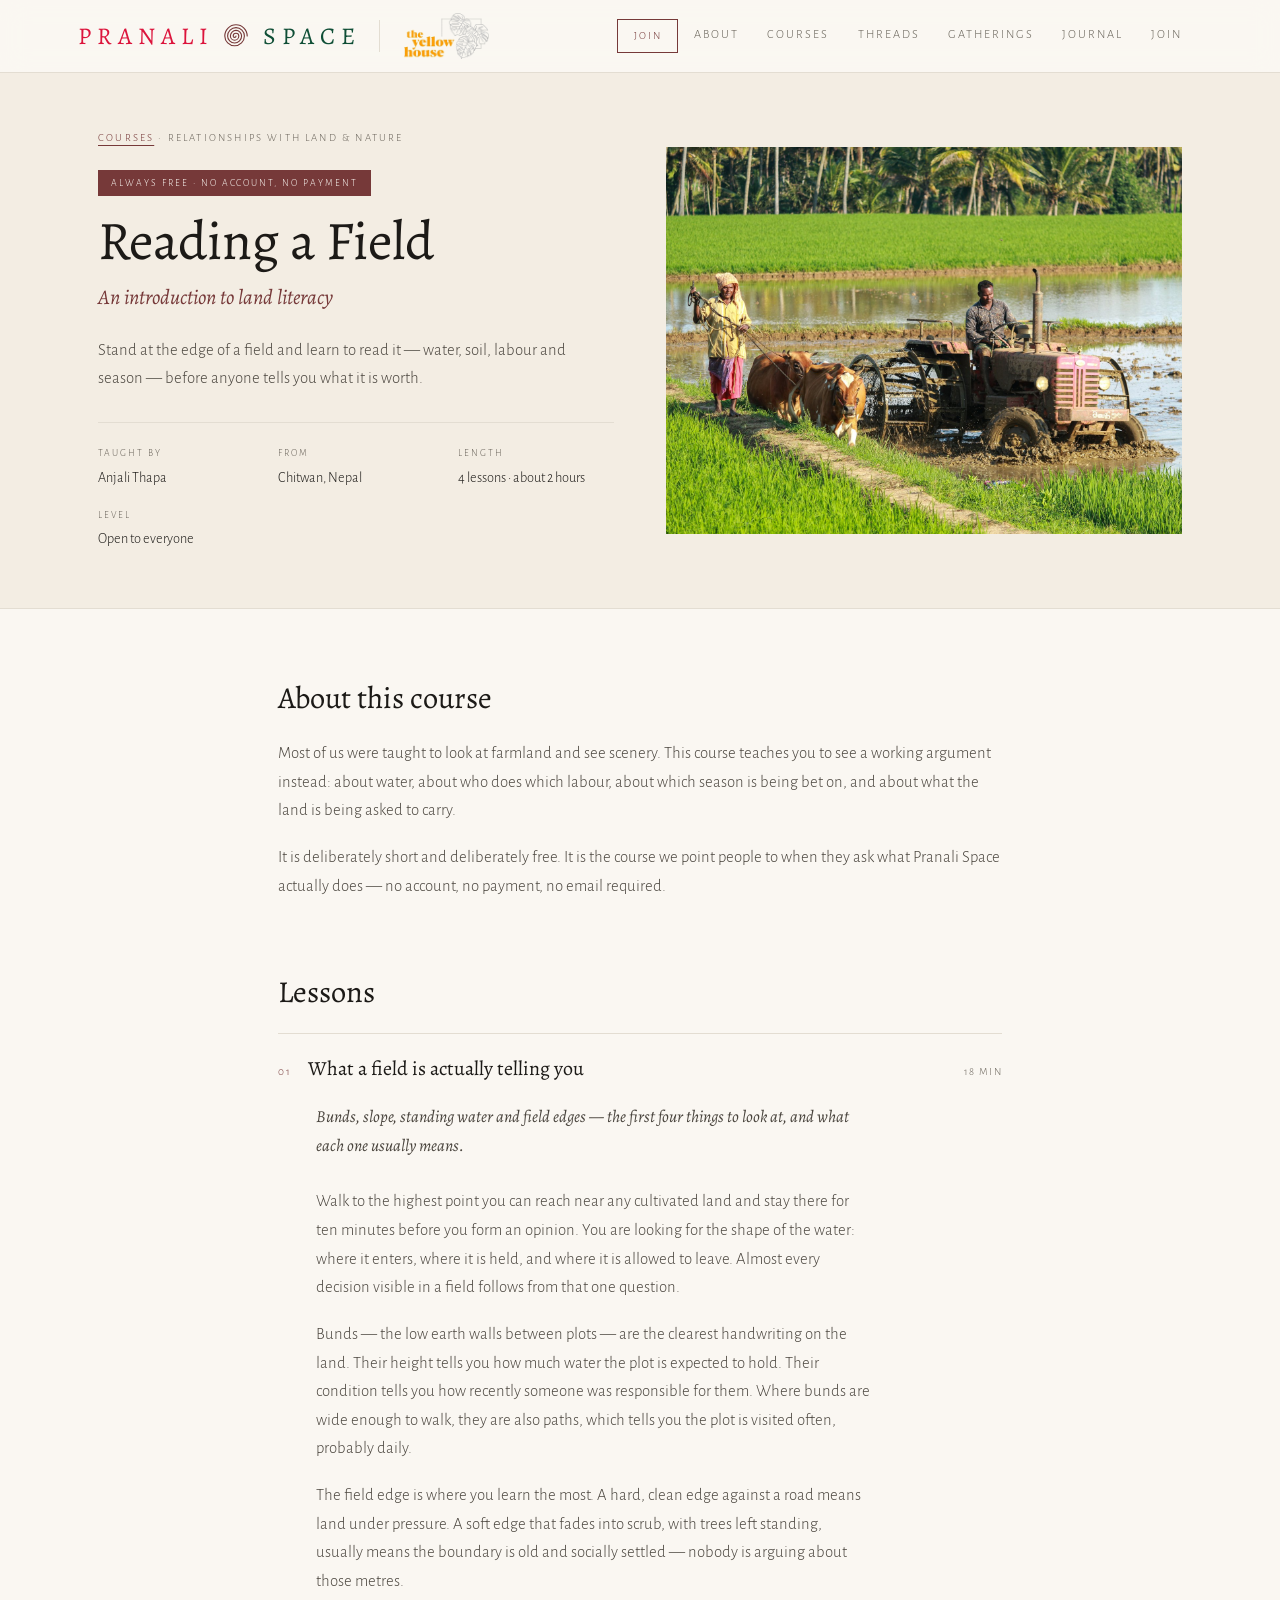
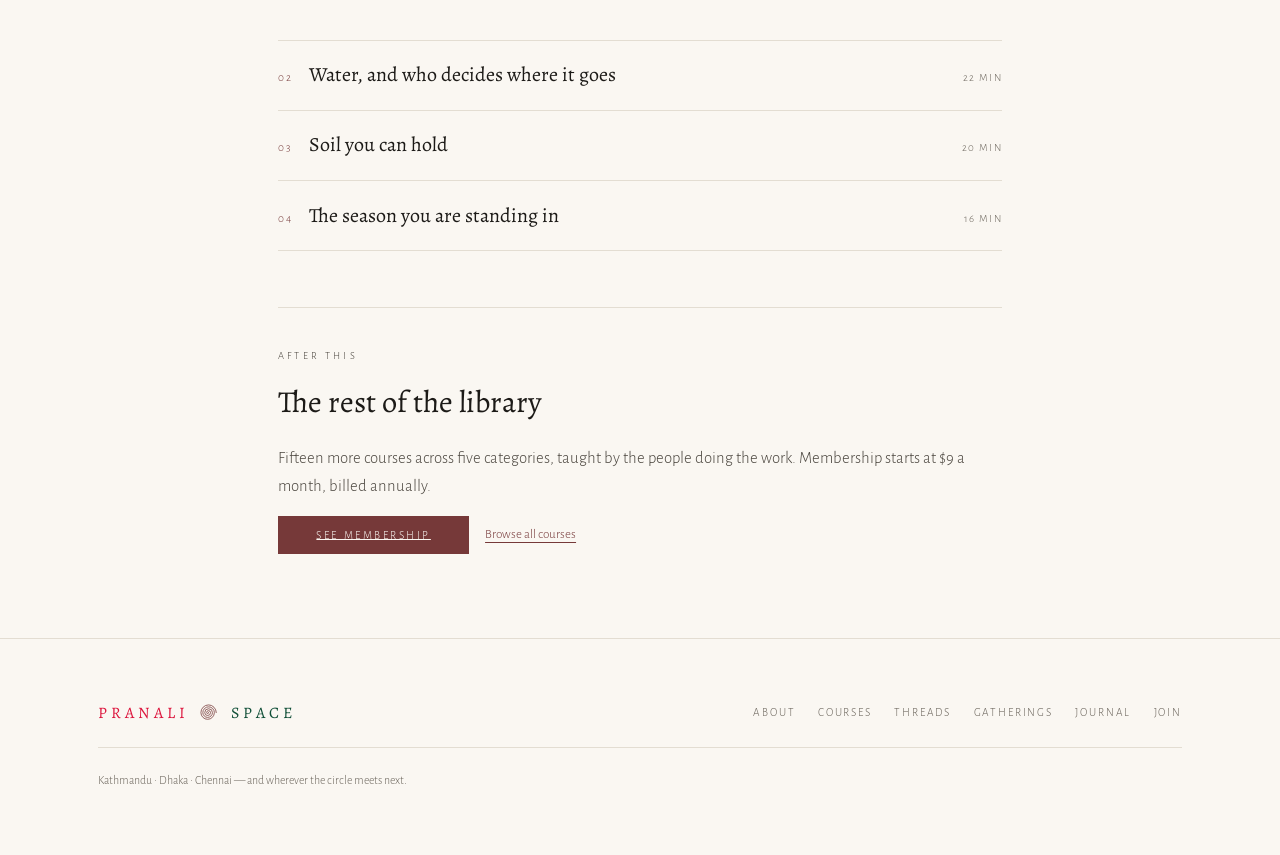
==== course.html @ 5e727930 "first commit Front end for Pranali Space — static HTML, CSS and JS, no build step.  - Home: five Pan" ====
<!DOCTYPE html>
<html lang="en">
<head>
<meta charset="utf-8" />
<meta name="viewport" content="width=device-width, initial-scale=1" />
<title>Course — Pranali Space</title>
<meta name="description" content="A course at Pranali Space." />
<link rel="icon" href="data:image/svg+xml,%3Csvg xmlns='http://www.w3.org/2000/svg' viewBox='0 0 100 100'%3E%3Cpath d='M 50 50 A 5 5 0 0 1 40 50 A 10 10 0 0 1 60 50 A 15 15 0 0 1 30 50 A 20 20 0 0 1 70 50 A 25 25 0 0 1 20 50 A 30 30 0 0 1 80 50 A 35 35 0 0 1 10 50 A 40 40 0 0 1 90 50' fill='none' stroke='%23763939' stroke-width='7' stroke-linecap='round'/%3E%3C/svg%3E" />
<link rel="preconnect" href="https://fonts.googleapis.com" />
<link rel="preconnect" href="https://fonts.gstatic.com" crossorigin />
<link href="https://fonts.googleapis.com/css2?family=Alegreya:ital,wght@0,400;0,500;0,700;1,400;1,500&family=Alegreya+Sans:ital,wght@0,300;0,400;0,500;0,700;1,300;1,400&display=swap" rel="stylesheet" />
<link rel="stylesheet" href="css/styles.css" />
<link rel="stylesheet" href="css/pages.css" />
</head>
<body class="page-course">

<a class="skip-link" href="#courseRoot">Skip to content</a>

<!-- ============================ HEADER ============================ -->
<header class="site-header" id="top">
  <div class="shell header__inner">
    <div class="header__brand">
      <a class="logo" href="index.html" aria-label="Pranali Space — home">
        <span class="logo__word logo__word--pranali">Pranali</span>
        <span class="logo__mark" aria-hidden="true">
          <svg viewBox="0 0 100 100" class="logo__spiral">
            <path d="M 50 50 A 5 5 0 0 1 40 50 A 10 10 0 0 1 60 50 A 15 15 0 0 1 30 50 A 20 20 0 0 1 70 50 A 25 25 0 0 1 20 50 A 30 30 0 0 1 80 50 A 35 35 0 0 1 10 50 A 40 40 0 0 1 90 50"
                  fill="none" stroke="#763939" stroke-width="4" stroke-linecap="round"></path>
          </svg>
        </span>
        <span class="logo__word logo__word--space">Space</span>
      </a>

      <span class="header__partner-divider" aria-hidden="true"></span>

      <a class="partner-logo" href="#" aria-label="The Yellow House">
        <img src="images/yellow-house-logo.png" alt="The Yellow House" />
      </a>
    </div>

    <div class="header__member" id="memberBadge"></div>

    <button class="nav-toggle" id="navToggle" aria-expanded="false" aria-controls="siteNav">
      <span class="nav-toggle__bars" aria-hidden="true"><i></i><i></i></span>
      <span class="nav-toggle__label">Menu</span>
    </button>

    <nav class="site-nav" id="siteNav" aria-label="Primary">
      <a href="index.html#intro">About</a>
      <a href="courses.html">Courses</a>
      <a href="index.html#threads">Threads</a>
      <a href="index.html#gatherings">Gatherings</a>
      <a href="index.html#journal">Journal</a>
      <a href="index.html#join">Join</a>
    </nav>
  </div>
</header>

<main id="courseRoot"><!-- rendered by js/course.js --></main>

<!-- =========================== FOOTER =========================== -->
<footer class="site-footer">
  <div class="shell footer__inner">
    <a class="logo logo--small" href="index.html" aria-label="Pranali Space — home">
      <span class="logo__word logo__word--pranali">Pranali</span>
      <span class="logo__mark" aria-hidden="true">
        <svg viewBox="0 0 100 100" class="logo__spiral">
          <path d="M 50 50 A 5 5 0 0 1 40 50 A 10 10 0 0 1 60 50 A 15 15 0 0 1 30 50 A 20 20 0 0 1 70 50 A 25 25 0 0 1 20 50 A 30 30 0 0 1 80 50 A 35 35 0 0 1 10 50 A 40 40 0 0 1 90 50"
                fill="none" stroke="#763939" stroke-width="4" stroke-linecap="round"></path>
        </svg>
      </span>
      <span class="logo__word logo__word--space">Space</span>
    </a>

    <nav class="footer__nav" aria-label="Footer">
      <a href="index.html#intro">About</a>
      <a href="courses.html">Courses</a>
      <a href="index.html#threads">Threads</a>
      <a href="index.html#gatherings">Gatherings</a>
      <a href="index.html#journal">Journal</a>
      <a href="index.html#join">Join</a>
    </nav>

    <p class="footer__note">Kathmandu · Dhaka · Chennai — and wherever the circle meets next.</p>
  </div>
</footer>

<script src="js/data.js"></script>
<script src="js/auth.js"></script>
<script src="js/site.js"></script>
<script src="js/course.js"></script>
</body>
</html>
---- css/styles.css ----
/* ==========================================================================
   Pranali Space — frontend v1
   Plain CSS. Custom properties drive the per-element theming from js/main.js.
   ========================================================================== */

:root {
  /* paper & ink */
  --paper:        #faf7f2;
  --paper-warm:   #f3ede3;
  --ink:          #1c1a17;
  --ink-soft:     #4a453e;
  --muted:        #6b655c;
  --rule:         #e3ddd2;

  /* brand constants */
  --crimson:      #dc143c;
  --forest:       #0f4e36;
  --spiral:       #763939;

  /* element accent — rewritten by JS on selection */
  --accent:       #763939;
  --accent-soft:  #f0e7e2;

  /* type */
  --serif: "Alegreya", "Iowan Old Style", Georgia, serif;
  --sans:  "Alegreya Sans", system-ui, -apple-system, "Segoe UI", sans-serif;

  /* rhythm */
  --shell:   1180px;
  --gutter:  clamp(1.1rem, 4vw, 3rem);
  --section: clamp(4.5rem, 10vw, 9rem);

  --ease: cubic-bezier(0.22, 0.61, 0.36, 1);

  /* measured by js/main.js so the stage centres below the header + chooser */
  --header-h: 72px;
  --chooser-h: 140px;

  /* how far below the header the five sit on the opening screen */
  --chooser-top: clamp(1.25rem, 18vh, 9rem);
}

* { box-sizing: border-box; }

html {
  /* `clip`, not `hidden`: hidden would turn the body into a scroll container
     and ScrollTrigger would measure the stage against the wrong scroller.
     CSS `scroll-behavior: smooth` is deliberately absent — it fights
     ScrollTrigger.refresh(); anchor scrolling is handled in js/main.js. */
  overflow-x: clip;
}

body {
  margin: 0;
  background: var(--paper);
  color: var(--ink);
  font-family: var(--sans);
  font-weight: 300;
  font-size: clamp(0.95rem, 0.9rem + 0.25vw, 1.05rem);
  line-height: 1.7;
  -webkit-font-smoothing: antialiased;
}

h1, h2, h3 { font-family: var(--serif); font-weight: 400; line-height: 1.12; margin: 0; }
p { margin: 0 0 1.1em; }
a { color: inherit; }
img { max-width: 100%; display: block; }

.shell {
  width: 100%;
  max-width: var(--shell);
  margin-inline: auto;
  padding-inline: var(--gutter);
}

.skip-link {
  /* clipped rather than pushed off-canvas, so it can't widen the page */
  position: absolute; left: 0; top: 0; z-index: 100;
  clip-path: inset(50%);
  background: var(--ink); color: var(--paper);
  padding: 0.6rem 1rem; font-size: 0.8rem;
}
.skip-link:focus { clip-path: none; }

:focus-visible {
  outline: 2px solid var(--accent);
  outline-offset: 3px;
}

/* ==========================================================================
   Header + logo
   ========================================================================== */

.site-header {
  position: sticky;
  top: 0;
  z-index: 50;
  background: color-mix(in srgb, var(--paper) 88%, transparent);
  backdrop-filter: blur(14px) saturate(120%);
  -webkit-backdrop-filter: blur(14px) saturate(120%);
  border-bottom: 1px solid var(--rule);
}

.header__inner {
  display: flex;
  align-items: center;
  gap: 1rem;
  min-height: 72px;
}

/* explicit order so the brand stays left and the rest gathers right,
   whichever of these a given page happens to include */
.header__brand          { order: 1; margin-right: auto; }
.elements__row--mini    { order: 2; }
.header__member         { order: 3; }
.nav-toggle             { order: 4; }
.site-nav               { order: 5; }

.logo {
  display: flex;
  align-items: center;
  gap: clamp(0.5rem, 1.6vw, 0.85rem);
  text-decoration: none;
  flex-shrink: 0;
}

/* the two logos as one group — pulled toward the edge a little further than
   the shell's own padding, so there's room for the partner mark beside it */
.header__brand {
  display: flex;
  align-items: center;
  gap: clamp(0.75rem, 2.2vw, 1.5rem);
  margin-left: clamp(-1.25rem, -2.4vw, -0.4rem);
  min-width: 0;
}

.header__partner-divider {
  width: 1px;
  height: clamp(1.4rem, 4vw, 2rem);
  background: var(--rule);
  flex-shrink: 0;
}

.partner-logo {
  display: flex;
  align-items: center;
  flex-shrink: 0;
}
.partner-logo img {
  height: clamp(2.1rem, 6vw, 2.9rem);
  width: auto;
  display: block;
}

@media (max-width: 560px) {
  /* the partner mark is the first thing to give up room on a small phone */
  .header__partner-divider,
  .partner-logo { display: none; }
  .header__brand { margin-left: 0; }
}

.logo__word {
  font-family: var(--serif);
  font-weight: 300;
  text-transform: uppercase;
  letter-spacing: 0.25em;
  font-size: clamp(1.05rem, 0.75rem + 1.3vw, 1.5rem);
  line-height: 1;
  /* the trailing letter-space shouldn't push the mark off-centre */
  margin-right: -0.25em;
}
.logo__word--pranali { color: var(--crimson); }
.logo__word--space   { color: var(--forest); }

.logo__mark {
  position: relative;
  display: flex;
  align-items: center;
  justify-content: center;
  flex-shrink: 0;
  width: clamp(1.25rem, 0.9rem + 1.4vw, 1.75rem);
  height: clamp(1.25rem, 0.9rem + 1.4vw, 1.75rem);
}
.logo__spiral {
  width: 100%;
  height: 100%;
  animation: spin-slow 24s linear infinite;
  transform-origin: 50% 50%;
}
@keyframes spin-slow { to { transform: rotate(360deg); } }

.logo--small .logo__word { font-size: 1rem; }
.logo--small .logo__mark { width: 1.2rem; height: 1.2rem; }

/* nav */
.site-nav {
  display: flex;
  gap: clamp(1rem, 2.2vw, 2rem);
  font-size: 0.78rem;
  text-transform: uppercase;
  letter-spacing: 0.16em;
}
.site-nav a {
  text-decoration: none;
  color: var(--muted);
  padding-bottom: 2px;
  border-bottom: 1px solid transparent;
  transition: color 0.25s var(--ease), border-color 0.25s var(--ease);
}
.site-nav a:hover { color: var(--accent); border-bottom-color: var(--accent); }
.site-nav a[aria-current="page"] { color: var(--ink); border-bottom-color: var(--accent); }

.nav-toggle {
  display: none;
  align-items: center;
  gap: 0.5rem;
  background: none;
  border: 0;
  padding: 0.4rem 0;
  cursor: pointer;
  font-family: var(--sans);
  font-size: 0.7rem;
  text-transform: uppercase;
  letter-spacing: 0.18em;
  color: var(--muted);
}
.nav-toggle__bars { display: inline-flex; flex-direction: column; gap: 4px; width: 18px; }
.nav-toggle__bars i { height: 1px; background: currentColor; transition: transform 0.3s var(--ease); }
.nav-toggle[aria-expanded="true"] .nav-toggle__bars i:first-child { transform: translateY(2.5px) rotate(12deg); }
.nav-toggle[aria-expanded="true"] .nav-toggle__bars i:last-child  { transform: translateY(-2.5px) rotate(-12deg); }

@media (max-width: 820px) {
  .nav-toggle { display: inline-flex; }
  .site-nav {
    position: absolute;
    left: 0; right: 0; top: 100%;
    flex-direction: column;
    gap: 0;
    background: var(--paper);
    border-bottom: 1px solid var(--rule);
    padding: 0 var(--gutter);
    max-height: 0;
    overflow: hidden;
    transition: max-height 0.4s var(--ease);
  }
  .site-nav.is-open { max-height: 60vh; }
  .site-nav a { padding: 0.9rem 0; border-bottom: 1px solid var(--rule); }
  .site-nav a:last-child { border-bottom: 0; }
}

/* ==========================================================================
   Five elements strip — one line on every device
   ========================================================================== */

.elements__eyebrow {
  margin: 0 0 clamp(0.5rem, 1.6vh, 1rem);
  text-align: center;
  font-size: clamp(0.55rem, 2vw, 0.68rem);
  text-transform: uppercase;
  letter-spacing: 0.3em;
  color: var(--muted);
}

.elements__row {
  list-style: none;
  margin: 0;
  padding: 0;
  display: flex;
  flex-wrap: nowrap;          /* never breaks to a second line */
  justify-content: center;
  align-items: flex-start;
  gap: clamp(0.4rem, 3vw, 2.75rem);
}

.elements__row > li { flex: 0 0 auto; }   /* sized by content, never squeezed */

.element-btn {
  --icon: clamp(2.75rem, 10vw, 4.5rem);
  display: flex;
  flex-direction: column;
  align-items: center;
  gap: 0.35rem;
  background: none;
  border: 0;
  padding: 0.25rem 0.15rem 0.5rem;
  cursor: pointer;
  color: var(--muted);
  font-family: var(--sans);
  transition: color 0.3s var(--ease);
}

/* The PNGs are black line art on transparent — masking lets them take any colour,
   and swaps cleanly to SVG later (same rule, same file name). */
.icon-mask {
  display: block;
  width: var(--icon);
  height: var(--icon);
  background-color: currentColor;
  -webkit-mask-repeat: no-repeat;
          mask-repeat: no-repeat;
  -webkit-mask-position: center;
          mask-position: center;
  -webkit-mask-size: contain;
          mask-size: contain;
  transition: transform 0.45s var(--ease), opacity 0.45s var(--ease);
}

.element-btn .icon-mask { opacity: 0.4; }
.element-btn:hover .icon-mask { opacity: 0.75; transform: translateY(-3px); }

.element-btn__label {
  font-size: clamp(0.58rem, 2.2vw, 0.7rem);
  text-transform: uppercase;
  letter-spacing: clamp(0.06em, 0.5vw, 0.16em);
  white-space: nowrap;
  opacity: 0.6;
  transition: opacity 0.3s var(--ease);
}

.element-btn__dot {
  width: 4px; height: 4px; border-radius: 50%;
  background: var(--el-accent, var(--accent));
  opacity: 0;
  transform: scale(0.4);
  transition: opacity 0.35s var(--ease), transform 0.35s var(--ease);
}

.element-btn[aria-pressed="true"] { color: var(--el-accent, var(--accent)); }
.element-btn[aria-pressed="true"] .icon-mask { opacity: 1; transform: translateY(-2px); }
.element-btn[aria-pressed="true"] .element-btn__label { opacity: 1; }
.element-btn[aria-pressed="true"] .element-btn__dot { opacity: 1; transform: scale(1); }

/* while the travelling mark is standing in for it, the real one steps aside */
.element-btn.is-ghosted .icon-mask { opacity: 0 !important; transform: none; }

/* --- compact switcher in the header, after the stage has played ---------- */

.elements__row--mini {
  gap: 0.75rem;
  opacity: 0;
  transform: translateY(-6px);
  pointer-events: none;
  transition: opacity 0.5s var(--ease), transform 0.5s var(--ease);
}
body.stage-done .elements__row--mini {
  opacity: 1;
  transform: none;
  pointer-events: auto;
}
.elements__row--mini .element-btn { --icon: 1.55rem; padding: 0.2rem; }
.elements__row--mini .element-btn__label,
.elements__row--mini .element-btn__dot { display: none; }
.elements__row--mini .element-btn[aria-pressed="true"] .icon-mask { transform: none; }

@media (max-width: 860px) {
  .elements__row--mini { display: none; }
}

/* ==========================================================================
   Element stage — sticky, scroll-driven
   ========================================================================== */

.stage {
  position: relative;
  height: 320vh;                 /* scroll distance for the whole sequence */
}

.stage__pin {
  /* 0 at the top of the stage, 1 once the chooser has cleared out. Driven by
     GSAP so the rules below stay selector-based — which means they keep
     tracking the choice even if you change it mid-scroll. */
  --fade: 0;
  position: sticky;
  top: 0;
  height: 100vh;
  height: 100svh;
  /* centred in what is left under the header and the chooser, so the mark's
     resting place never moves once the chooser fades away */
  padding-top: calc(var(--header-h) + var(--chooser-h));
  display: flex;
  flex-direction: column;
  align-items: center;
  justify-content: center;
}

.stage__tint {
  position: absolute;
  inset: 0;
  background: radial-gradient(circle at 50% 45%,
              color-mix(in srgb, var(--accent-soft) 85%, transparent) 0%,
              var(--paper) 62%);
  opacity: 0;
  pointer-events: none;
}

/* the chooser sits over the top of the pin and does not take part in the
   centring, so fading it out leaves no hole */
.stage__chooser {
  position: absolute;
  top: calc(var(--header-h) + var(--chooser-top));
  left: 0;
  right: 0;
  z-index: 4;
  display: flex;
  flex-direction: column;
  align-items: center;
  padding-inline: var(--gutter);
}

/* the four you did not choose lift away, outer pair first */
.stage__chooser .element-btn:not([aria-pressed="true"]) {
  opacity: calc(1 - var(--fade) * var(--rate, 1.2));
  transform: translateY(calc(var(--fade) * var(--lift, -34px)));
}
.stage__chooser li:nth-child(1) .element-btn,
.stage__chooser li:nth-child(5) .element-btn { --lift: -52px; --rate: 1.7; }
.stage__chooser li:nth-child(2) .element-btn,
.stage__chooser li:nth-child(4) .element-btn { --lift: -42px; --rate: 1.35; }
.stage__chooser li:nth-child(3) .element-btn { --lift: -32px; --rate: 1.1; }

/* the chosen one keeps its mark (the travelling one stands in for it) but
   loses its caption — from here on it speaks for itself */
.stage__chooser .element-btn[aria-pressed="true"] .element-btn__label,
.stage__chooser .element-btn[aria-pressed="true"] .element-btn__dot {
  opacity: calc(1 - var(--fade) * 1.8);
}

.stage__chooser .elements__eyebrow,
.stage__hint {
  opacity: calc(1 - var(--fade) * 1.6);
  transform: translateY(calc(var(--fade) * -18px));
}

.stage__center {
  position: relative;
  z-index: 5;          /* the travelling mark passes over the chooser */
  display: flex;
  flex-direction: column;
  align-items: center;
  gap: clamp(0.5rem, 2vh, 1.5rem);
  /* Nothing in here is ever clickable (mark is decorative, copy is just text).
     On wide/short viewports (a laptop, not this narrow preview pane) this box
     sits low enough to overlap the picker row above it — without this, the
     overlapping bit (even fully transparent) silently ate the click instead
     of letting it reach the button underneath. */
  pointer-events: none;
}

/* the resting place: the mark fills this box at the end of the travel */
.stage__slot {
  position: relative;
  width: min(44vh, 74vw);
  height: min(44vh, 74vw);
  flex: none;
  /* This box is centred and full-size from the very start, sitting over the
     picker row before you've scrolled at all — without this it silently eats
     clicks on Fire/Space/Water (the three nearest the middle) while Air and
     Earth, out at the edges, stay clickable. The mark inside is decorative
     (aria-hidden) and was never meant to be a click target. */
  pointer-events: none;
}

/* short viewports (landscape phones, small laptops) — keep the mark and the
   words inside the pin rather than letting them spill out of it */
@media (max-height: 660px) {
  .stage__slot { width: min(34vh, 46vw); height: min(34vh, 46vw); }
  .stage__name { font-size: clamp(1.8rem, 5vw, 2.6rem); }
  .stage__lead { font-size: 0.9rem; }
}
@media (max-height: 560px) {
  .stage__slot { width: min(30vh, 34vw); height: min(30vh, 34vw); }
  :root { --chooser-top: clamp(0.75rem, 6vh, 2rem); }
  .stage__sanskrit { font-size: 0.95rem; }
  .stage__name { font-size: clamp(1.35rem, 4vw, 2rem); }
  .stage__lead { display: none; }   /* the name carries it on a letterbox screen */
}

.stage__mark {
  position: absolute;
  z-index: 2;
  inset: 0;
  width: 100%;
  height: 100%;
  color: var(--accent);
  opacity: 0;
  transform-origin: 50% 50%;
  transition: none;
  will-change: transform;
  pointer-events: none;   /* decorative — click-through, same reason as .stage__slot above */
}

.stage__copy {
  text-align: center;
  max-width: 44ch;
  padding-inline: var(--gutter);
  opacity: 0;
}

.stage__sanskrit {
  font-family: var(--serif);
  font-size: clamp(1.1rem, 2.6vw, 1.6rem);
  letter-spacing: 0.04em;
  color: var(--accent);
  margin: 0 0 0.15em;
  opacity: 0.9;
}
.stage__name {
  font-size: clamp(2.2rem, 7vw, 4.2rem);
  font-weight: 300;
  letter-spacing: 0.02em;
  margin: 0 0 0.3em;
}
.stage__lead {
  font-size: clamp(0.95rem, 0.9rem + 0.4vw, 1.15rem);
  color: var(--ink-soft);
  margin: 0;
}

.stage__hint {
  position: absolute;
  bottom: clamp(1.25rem, 4vh, 2.5rem);
  left: 0; right: 0;
  z-index: 3;
  text-align: center;
  font-size: 0.62rem;
  text-transform: uppercase;
  letter-spacing: 0.35em;
  color: var(--muted);
  margin: 0;
}

/* copy cross-fade when a different element is picked */
.stage__sanskrit,
.stage__name,
.stage__lead {
  transition: opacity 0.18s var(--ease);
}
.stage__copy.is-swapping .stage__sanskrit,
.stage__copy.is-swapping .stage__name,
.stage__copy.is-swapping .stage__lead {
  opacity: 0;
}

/* ==========================================================================
   Sections
   ========================================================================== */

.section { padding-block: var(--section); }

.section__label {
  font-size: 0.66rem;
  text-transform: uppercase;
  letter-spacing: 0.3em;
  color: var(--accent);
  margin: 0 0 1.2rem;
}

.section__head { margin-bottom: clamp(2rem, 5vw, 3.5rem); max-width: 40ch; }

.section__title {
  font-size: clamp(1.9rem, 1.3rem + 2.6vw, 3.2rem);
  font-weight: 300;
  margin: 0;
}

/* intro */
.intro { border-top: 1px solid var(--rule); }
.intro__grid {
  display: grid;
  grid-template-columns: minmax(0, 1fr) minmax(0, 2.1fr);
  gap: clamp(1.5rem, 5vw, 4rem);
}
.intro__body { max-width: 62ch; }
.lede {
  font-family: var(--serif);
  font-size: clamp(1.45rem, 1.1rem + 1.8vw, 2.3rem);
  line-height: 1.28;
  color: var(--ink);
  margin-bottom: 1em;
}
.intro__note {
  margin-top: 2rem;
  padding-top: 1.2rem;
  border-top: 1px solid var(--rule);
  font-size: 0.85rem;
  color: var(--accent);
  letter-spacing: 0.02em;
}

@media (max-width: 760px) {
  .intro__grid { grid-template-columns: 1fr; }
}

/* threads */
.filter-note {
  margin: 1rem 0 0;
  font-size: 0.78rem;
  color: var(--muted);
}
.filter-note button {
  background: none;
  border: 0;
  padding: 0;
  margin-left: 0.5rem;
  font: inherit;
  color: var(--accent);
  text-decoration: underline;
  text-underline-offset: 3px;
  cursor: pointer;
}

.threads__grid,
.journal__grid,
.listing {
  list-style: none;
  margin: 0;
  padding: 0;
}

.threads__grid {
  display: grid;
  grid-template-columns: repeat(auto-fit, minmax(255px, 1fr));
  gap: 1px;
  background: var(--rule);
  border: 1px solid var(--rule);
}

.thread {
  background: var(--paper);
  padding: clamp(1.4rem, 3vw, 2.2rem);
  transition: background 0.5s var(--ease), opacity 0.5s var(--ease);
}
.thread__num {
  display: block;
  font-size: 0.65rem;
  letter-spacing: 0.28em;
  color: var(--muted);
  margin-bottom: 1rem;
}
.thread h3 {
  font-size: clamp(1.3rem, 1.1rem + 0.7vw, 1.7rem);
  margin-bottom: 0.6rem;
}
.thread p { margin: 0; font-size: 0.92rem; color: var(--ink-soft); }
.thread:hover { background: var(--paper-warm); }

/* listings */
.listing { border-top: 1px solid var(--rule); }
.listing__item {
  display: grid;
  grid-template-columns: 200px minmax(0, 1fr) 120px;
  gap: clamp(1rem, 3vw, 2.5rem);
  align-items: start;
  padding: clamp(1.4rem, 3vw, 2.1rem) 0;
  border-bottom: 1px solid var(--rule);
  transition: opacity 0.5s var(--ease), background 0.5s var(--ease);
}
.listing__when {
  display: flex;
  flex-direction: column;
  gap: 0.2rem;
  margin: 0;
  font-size: 0.74rem;
  text-transform: uppercase;
  letter-spacing: 0.14em;
  color: var(--muted);
}
.listing__when span:first-child { color: var(--ink); }
.listing__item h3 { font-size: clamp(1.3rem, 1.1rem + 0.8vw, 1.8rem); margin-bottom: 0.4rem; }
.listing__desc { margin: 0; font-size: 0.92rem; color: var(--ink-soft); max-width: 60ch; }
.listing__tag {
  margin: 0;
  justify-self: end;
  font-size: 0.66rem;
  text-transform: uppercase;
  letter-spacing: 0.2em;
  color: var(--accent);
  white-space: nowrap;
}

@media (max-width: 820px) {
  .listing__item { grid-template-columns: 1fr; }
  .listing__when { flex-direction: row; gap: 0.8rem; }
  .listing__tag { justify-self: start; }
}

/* journal */
.journal { background: var(--paper-warm); }
.journal__grid {
  display: grid;
  grid-template-columns: repeat(auto-fit, minmax(240px, 1fr));
  gap: clamp(1.5rem, 4vw, 3rem);
}
.note {
  padding-top: 1.2rem;
  border-top: 1px solid var(--rule);
  transition: opacity 0.5s var(--ease);
}
.note__meta {
  font-size: 0.66rem;
  text-transform: uppercase;
  letter-spacing: 0.2em;
  color: var(--muted);
  margin-bottom: 0.9rem;
}
.note h3 { font-size: clamp(1.25rem, 1.1rem + 0.6vw, 1.55rem); margin-bottom: 0.5rem; }
.note p { margin: 0; font-size: 0.9rem; color: var(--ink-soft); }

/* dimmed state when an element filter is active */
.is-dimmed { opacity: 0.22; }
.is-dimmed:hover { opacity: 0.5; }

/* join */
.join { border-top: 1px solid var(--rule); }
.join__grid {
  display: grid;
  grid-template-columns: minmax(0, 1fr) minmax(0, 1fr);
  gap: clamp(2rem, 6vw, 5rem);
  align-items: start;
}
.join__intro p { max-width: 42ch; color: var(--ink-soft); }
.join__contact a { color: var(--accent); text-underline-offset: 4px; }

.field { margin-bottom: 1.2rem; }
.field label {
  display: block;
  font-size: 0.68rem;
  text-transform: uppercase;
  letter-spacing: 0.2em;
  color: var(--muted);
  margin-bottom: 0.45rem;
}
.field input,
.field textarea {
  width: 100%;
  background: transparent;
  border: 0;
  border-bottom: 1px solid var(--rule);
  padding: 0.55rem 0;
  font: inherit;
  color: var(--ink);
  transition: border-color 0.3s var(--ease);
}
.field input::placeholder,
.field textarea::placeholder { color: color-mix(in srgb, var(--muted) 60%, transparent); }
.field input:focus,
.field textarea:focus { outline: none; border-bottom-color: var(--accent); }
.field textarea { resize: vertical; }

.btn {
  margin-top: 0.5rem;
  background: var(--accent);
  color: var(--paper);
  border: 0;
  padding: 0.85rem 2.4rem;
  font-family: var(--sans);
  font-size: 0.72rem;
  text-transform: uppercase;
  letter-spacing: 0.22em;
  cursor: pointer;
  transition: filter 0.3s var(--ease), transform 0.3s var(--ease);
}
.btn:hover { filter: brightness(1.12); transform: translateY(-1px); }

.form-note { margin: 1rem 0 0; font-size: 0.75rem; color: var(--muted); }

@media (max-width: 760px) {
  .join__grid { grid-template-columns: 1fr; }
}

/* footer */
.site-footer {
  border-top: 1px solid var(--rule);
  padding-block: clamp(2.5rem, 6vw, 4rem);
}
.footer__inner {
  display: flex;
  flex-wrap: wrap;
  align-items: center;
  justify-content: space-between;
  gap: 1.5rem;
}
.footer__nav {
  display: flex;
  flex-wrap: wrap;
  row-gap: 0.5rem;
  gap: 1.4rem;
  font-size: 0.72rem;
  text-transform: uppercase;
  letter-spacing: 0.16em;
}
.footer__nav a { text-decoration: none; color: var(--muted); }
.footer__nav a:hover { color: var(--accent); }
.footer__note {
  margin: 0;
  width: 100%;
  font-size: 0.75rem;
  color: var(--muted);
  border-top: 1px solid var(--rule);
  padding-top: 1.4rem;
}

/* reveal-on-scroll */
.reveal { opacity: 0; transform: translateY(24px); }

/* ==========================================================================
   No-animation fallbacks
   ========================================================================== */

/* Applied by JS when GSAP is unavailable or the visitor prefers reduced motion. */
.no-motion .stage { height: auto; }
.no-motion .stage__pin {
  position: static;
  height: auto;
  padding-top: 0;
  padding-block: clamp(2rem, 6vw, 4rem);
  gap: clamp(1.5rem, 4vw, 3rem);
}
.no-motion .stage__tint { opacity: 0.7; }
.no-motion .stage__chooser {
  position: static;
  padding-inline: 0;
  margin-bottom: clamp(2rem, 6vw, 4rem);
}
.no-motion .stage__slot {
  width: min(34vh, 48vw);
  height: min(34vh, 48vw);
}
.no-motion .stage__mark { opacity: 0.9; transform: none !important; }
.no-motion .element-btn.is-ghosted .icon-mask { opacity: 1 !important; }
.no-motion .stage__pin { --fade: 0; }
.no-motion .stage__copy { opacity: 1; }
.no-motion .stage__hint { display: none; }
.no-motion .elements__row--mini { display: none; }
.no-motion .reveal { opacity: 1; transform: none; }

@media (prefers-reduced-motion: reduce) {
  html { scroll-behavior: auto; }
  .logo__spiral { animation: none; }
  * { transition-duration: 0.01ms !important; }
}
---- css/pages.css ----
/* ==========================================================================
   Pranali Space — courses, membership, voices
   Loaded after styles.css, which owns the tokens (--accent, --paper, …) and
   the shared chrome. Everything here is new furniture built on those.
   ========================================================================== */

/* ==========================================================================
   Small shared pieces
   ========================================================================== */

.btn--small {
  padding: 0.6rem 1.35rem;
  font-size: 0.66rem;
  letter-spacing: 0.18em;
}

.btn--ghost {
  background: transparent;
  color: var(--accent);
  border: 1px solid var(--accent);
}
.btn--ghost:hover { background: var(--accent); color: var(--paper); filter: none; }

.btn[disabled] {
  opacity: 0.35;
  cursor: not-allowed;
  transform: none;
  filter: none;
}

.link-plain {
  background: none;
  border: 0;
  padding: 0;
  font: inherit;
  font-size: 0.82rem;
  color: var(--accent);
  text-decoration: underline;
  text-underline-offset: 4px;
  cursor: pointer;
}

/* ==========================================================================
   Header — demo membership badge
   ========================================================================== */

.header__member {
  display: flex;
  align-items: center;
  gap: 0.6rem;
  flex-shrink: 0;
}

.member-badge {
  display: inline-flex;
  align-items: center;
  gap: 0.45rem;
  font-size: 0.68rem;
  text-transform: uppercase;
  letter-spacing: 0.16em;
  color: var(--muted);
  text-decoration: none;
  white-space: nowrap;
}
.member-badge--join {
  border: 1px solid var(--accent);
  color: var(--accent);
  padding: 0.4rem 1rem;
  transition: background 0.25s var(--ease), color 0.25s var(--ease);
}
.member-badge--join:hover { background: var(--accent); color: var(--paper); }

.member-badge__dot {
  width: 6px; height: 6px; border-radius: 50%;
  background: var(--accent);
  flex-shrink: 0;
}
.member-badge__name { color: var(--ink); }
.member-badge__plan {
  padding-left: 0.45rem;
  border-left: 1px solid var(--rule);
  color: var(--accent);
}
.member-badge__out {
  background: none; border: 0; padding: 0;
  font: inherit;
  font-size: 0.62rem;
  text-transform: uppercase;
  letter-spacing: 0.14em;
  color: var(--muted);
  cursor: pointer;
  text-decoration: underline;
  text-underline-offset: 3px;
}
.member-badge__out:hover { color: var(--accent); }

@media (max-width: 680px) {
  .member-badge__plan, .member-badge__out { display: none; }
}

/* ==========================================================================
   The garden band — the real Pranali farm, full width
   ========================================================================== */

.garden-band {
  margin: 0;
  background: var(--paper-warm);
  border-block: 1px solid var(--rule);
  padding-block: clamp(2rem, 5vw, 3.5rem);
}

/* The home-page photograph carries its own typography, so it is never cropped
   — width 100%, height auto, and the words stay readable at any size. */
.garden-band img {
  width: 100%;
  max-width: 1180px;
  height: auto;
  margin-inline: auto;
}

.garden-band figcaption {
  margin-top: clamp(1rem, 2.5vw, 1.6rem);
  font-size: 0.88rem;
  color: var(--ink-soft);
  max-width: 62ch;
}
.garden-band figcaption .link-plain { margin-left: 0.5rem; }

.garden-band__where {
  display: inline-block;
  margin-right: 0.6rem;
  font-size: 0.66rem;
  text-transform: uppercase;
  letter-spacing: 0.24em;
  color: var(--accent);
}

/* ==========================================================================
   Courses — page head
   ========================================================================== */

.courses-intro { padding-bottom: clamp(2rem, 5vw, 3.5rem); }

.courses-intro__grid {
  display: grid;
  grid-template-columns: minmax(0, 1fr) minmax(0, 1.4fr);
  gap: clamp(1.5rem, 5vw, 4rem);
  align-items: start;
}
.courses-intro__body { max-width: 62ch; }

@media (max-width: 760px) {
  .courses-intro__grid { grid-template-columns: 1fr; }
}

/* ==========================================================================
   The free course
   ========================================================================== */

.free-section {
  background: var(--paper-warm);
  border-block: 1px solid var(--rule);
}
.free-section__note { margin: 0.8rem 0 0; font-size: 0.85rem; color: var(--muted); }

.free-course {
  display: grid;
  grid-template-columns: minmax(0, 1fr) minmax(0, 1fr);
  gap: clamp(1.5rem, 4vw, 3rem);
  align-items: center;
  background: var(--paper);
  border: 1px solid var(--rule);
  padding: clamp(1rem, 2.5vw, 1.75rem);
}

.free-course__media { display: block; overflow: hidden; }
.free-course__media img {
  width: 100%;
  aspect-ratio: 4 / 3;
  object-fit: cover;
  transition: transform 0.8s var(--ease);
}
.free-course__media:hover img { transform: scale(1.03); }

.free-course__flag {
  display: inline-block;
  margin: 0 0 0.9rem;
  padding: 0.3rem 0.8rem;
  background: var(--accent);
  color: var(--paper);
  font-size: 0.62rem;
  text-transform: uppercase;
  letter-spacing: 0.2em;
}

.free-course__title {
  font-size: clamp(1.8rem, 1.3rem + 2vw, 2.8rem);
  margin-bottom: 0.2em;
}
.free-course__sub {
  font-family: var(--serif);
  font-style: italic;
  font-size: 1.1rem;
  color: var(--accent);
  margin-bottom: 0.9em;
}
.free-course__blurb { color: var(--ink-soft); max-width: 48ch; }

.free-course__actions {
  display: flex;
  flex-wrap: wrap;
  align-items: center;
  gap: 1.2rem;
  margin-top: 1.4rem;
}

@media (max-width: 800px) {
  .free-course { grid-template-columns: 1fr; }
}

/* ==========================================================================
   Category filters
   ========================================================================== */

.filters {
  list-style: none;
  margin: 0 0 clamp(1.5rem, 4vw, 2.5rem);
  padding: 0 0 1.2rem;
  display: flex;
  flex-wrap: wrap;
  gap: 0.5rem;
  border-bottom: 1px solid var(--rule);
}

.filter-btn {
  display: inline-flex;
  align-items: baseline;
  gap: 0.5rem;
  background: none;
  border: 1px solid var(--rule);
  padding: 0.55rem 1rem;
  font-family: var(--sans);
  font-size: 0.72rem;
  text-transform: uppercase;
  letter-spacing: 0.12em;
  color: var(--muted);
  cursor: pointer;
  transition: color 0.25s var(--ease), border-color 0.25s var(--ease), background 0.25s var(--ease);
}
.filter-btn:hover { color: var(--accent); border-color: var(--accent); }
.filter-btn[aria-pressed="true"] {
  background: var(--accent);
  border-color: var(--accent);
  color: var(--paper);
}
.filter-btn__count { font-size: 0.66rem; opacity: 0.6; }

.catalogue__free-note {
  margin: -0.5rem 0 1.8rem;
  font-size: 0.82rem;
  color: var(--muted);
}
.catalogue__empty { color: var(--muted); font-style: italic; }

/* ==========================================================================
   Course cards
   ========================================================================== */

.course-grid {
  list-style: none;
  margin: 0;
  padding: 0;
  display: grid;
  grid-template-columns: repeat(auto-fill, minmax(288px, 1fr));
  gap: clamp(1.5rem, 3vw, 2.5rem);
}

.course-card {
  display: flex;
  flex-direction: column;
  border: 1px solid var(--rule);
  background: var(--paper);
  transition: border-color 0.35s var(--ease), transform 0.35s var(--ease);
}
.course-card:hover { border-color: var(--accent); transform: translateY(-2px); }

.course-card__media { display: block; overflow: hidden; }
.course-card__media img {
  width: 100%;
  aspect-ratio: 16 / 10;
  object-fit: cover;
  transition: transform 0.8s var(--ease), filter 0.5s var(--ease);
}
.course-card:hover .course-card__media img { transform: scale(1.04); }

/* locked courses read as locked at a glance, without hiding the photograph */
.course-card.is-locked .course-card__media img { filter: grayscale(0.55) contrast(0.95); }
.course-card.is-locked:hover .course-card__media img { filter: grayscale(0.15); }

.course-card__body {
  display: flex;
  flex-direction: column;
  flex: 1;
  padding: clamp(1.1rem, 2.2vw, 1.5rem);
}

.course-card__cat {
  margin: 0 0 0.7rem;
  font-size: 0.6rem;
  text-transform: uppercase;
  letter-spacing: 0.22em;
  color: var(--accent);
}

.course-card__title {
  font-size: clamp(1.25rem, 1.1rem + 0.6vw, 1.55rem);
  margin-bottom: 0.25em;
}
.course-card__title a { text-decoration: none; }
.course-card__title a:hover { color: var(--accent); }

.course-card__sub {
  font-family: var(--serif);
  font-style: italic;
  color: var(--muted);
  margin-bottom: 0.8em;
}

.course-card__blurb {
  font-size: 0.88rem;
  color: var(--ink-soft);
  margin-bottom: 1em;
}

.course-card__meta {
  margin: auto 0 1.1rem;
  font-size: 0.72rem;
  line-height: 1.6;
  text-transform: uppercase;
  letter-spacing: 0.1em;
  color: var(--muted);
}

.course-card__foot {
  display: flex;
  flex-wrap: wrap;
  align-items: center;
  justify-content: space-between;
  gap: 0.8rem;
  padding-top: 1rem;
  border-top: 1px solid var(--rule);
}

.course-card__badge {
  font-size: 0.62rem;
  text-transform: uppercase;
  letter-spacing: 0.16em;
  color: var(--muted);
}
.course-card.is-free .course-card__badge,
.course-card.is-open .course-card__badge { color: var(--accent); }

/* ==========================================================================
   Pricing
   ========================================================================== */

.pricing { border-top: 1px solid var(--rule); }
.pricing__note { margin: 0.9rem 0 0; font-size: 0.85rem; color: var(--muted); }

.plans {
  list-style: none;
  margin: 0 0 clamp(2.5rem, 6vw, 4rem);
  padding: 0;
  display: grid;
  grid-template-columns: repeat(auto-fit, minmax(290px, 1fr));
  gap: clamp(1.5rem, 3vw, 2.5rem);
}

.plan {
  position: relative;
  display: flex;
  flex-direction: column;
  border: 1px solid var(--rule);
  padding: clamp(1.5rem, 3vw, 2.25rem);
  background: var(--paper);
}
.plan--featured { border-color: var(--accent); }
.plan--current  { background: var(--paper-warm); }

.plan__flag {
  position: absolute;
  top: 0; right: clamp(1.5rem, 3vw, 2.25rem);
  transform: translateY(-50%);
  margin: 0;
  padding: 0.25rem 0.75rem;
  background: var(--accent);
  color: var(--paper);
  font-size: 0.58rem;
  text-transform: uppercase;
  letter-spacing: 0.2em;
}

.plan__name { font-size: clamp(1.6rem, 1.3rem + 1vw, 2.1rem); margin-bottom: 0.25em; }
.plan__summary { color: var(--muted); font-size: 0.9rem; margin-bottom: 1.4em; }

.plan__price { display: flex; align-items: baseline; gap: 0.4rem; margin: 0 0 0.2em; }
.plan__amount { font-family: var(--serif); font-size: clamp(2.4rem, 2rem + 2vw, 3.4rem); line-height: 1; }
.plan__per { font-size: 0.8rem; color: var(--muted); }

.plan__billed {
  font-size: 0.72rem;
  text-transform: uppercase;
  letter-spacing: 0.14em;
  color: var(--accent);
  margin-bottom: 1.6em;
}

.plan__list {
  list-style: none;
  margin: 0 0 1.8rem;
  padding: 0;
  flex: 1;
}
.plan__list li {
  position: relative;
  padding: 0.5rem 0 0.5rem 1.3rem;
  font-size: 0.88rem;
  color: var(--ink-soft);
  border-bottom: 1px solid var(--rule);
}
.plan__list li:last-child { border-bottom: 0; }
.plan__list li::before {
  content: "";
  position: absolute;
  left: 0; top: 1.05em;
  width: 6px; height: 6px;
  border-radius: 50%;
  background: var(--accent);
}

.plan__current-note {
  margin: 0;
  padding: 0.85rem 0;
  text-align: center;
  font-size: 0.7rem;
  text-transform: uppercase;
  letter-spacing: 0.18em;
  color: var(--accent);
  border: 1px dashed var(--accent);
}

/* ---------------------------------------------- current demo membership */

.member-panel {
  margin-bottom: clamp(2rem, 4vw, 3rem);
  border: 1px solid var(--accent);
  background: var(--paper-warm);
  transition: box-shadow 0.6s var(--ease);
}
.member-panel.is-fresh {
  box-shadow: 0 0 0 6px color-mix(in srgb, var(--accent) 14%, transparent);
}
.member-panel__inner { padding: clamp(1.4rem, 3vw, 2rem); }
.member-panel__title { font-size: clamp(1.4rem, 1.2rem + 1vw, 1.9rem); margin-bottom: 0.4em; }
.member-panel__cats { color: var(--ink-soft); margin-bottom: 0.6em; }
.member-panel__demo { font-size: 0.8rem; color: var(--muted); max-width: 62ch; }
.member-panel__actions {
  display: flex;
  flex-wrap: wrap;
  align-items: center;
  gap: 1.2rem;
  margin-top: 0.5rem;
}

/* ------------------------------------------------------------- bursary */

.bursary {
  border: 1px solid var(--rule);
  border-left: 3px solid var(--accent);
  background: var(--paper-warm);
}
.bursary__inner { padding: clamp(1.5rem, 4vw, 2.75rem); max-width: 72ch; }
.bursary__title {
  font-size: clamp(1.4rem, 1.2rem + 1.1vw, 2rem);
  margin-bottom: 0.6em;
}
.bursary p { color: var(--ink-soft); }
.bursary__contact {
  display: flex;
  flex-wrap: wrap;
  align-items: center;
  gap: 1rem;
  margin-top: 1.6rem;
  margin-bottom: 0;
}
.bursary__email { font-size: 0.82rem; color: var(--muted); }

/* ==========================================================================
   The pretend join flow
   ========================================================================== */

.join-dialog {
  width: min(560px, calc(100vw - 2rem));
  max-height: min(88vh, 900px);
  padding: 0;
  border: 1px solid var(--accent);
  background: var(--paper);
  color: var(--ink);
}
.join-dialog::backdrop {
  background: color-mix(in srgb, var(--ink) 55%, transparent);
  backdrop-filter: blur(3px);
}

.join { position: relative; padding: clamp(1.5rem, 4vw, 2.5rem); }

.join__close {
  position: absolute;
  top: 0.5rem; right: 0.75rem;
  background: none; border: 0;
  font-size: 1.8rem; line-height: 1;
  color: var(--muted);
  cursor: pointer;
}
.join__close:hover { color: var(--accent); }

.join__demo-flag {
  margin: 0 0 1.4rem;
  padding: 0.5rem 0.8rem;
  background: color-mix(in srgb, var(--accent) 10%, transparent);
  border-left: 2px solid var(--accent);
  font-size: 0.7rem;
  text-transform: uppercase;
  letter-spacing: 0.14em;
  color: var(--accent);
}

.join__title { font-size: clamp(1.6rem, 1.3rem + 1.4vw, 2.2rem); margin-bottom: 0.2em; }
.join__price {
  font-size: 0.8rem;
  text-transform: uppercase;
  letter-spacing: 0.14em;
  color: var(--muted);
  margin-bottom: 1.8em;
}
.join__all { color: var(--ink-soft); margin-bottom: 1.6em; }

.join__cats { border: 0; margin: 0 0 1.8rem; padding: 0; }
.join__cats legend {
  padding: 0;
  font-size: 0.68rem;
  text-transform: uppercase;
  letter-spacing: 0.2em;
  color: var(--muted);
  margin-bottom: 0.3rem;
}

.join__hint { font-size: 0.78rem; color: var(--muted); margin: 0 0 0.9rem; }
.join__hint.is-ready { color: var(--accent); }
.join__hint.is-full  { color: var(--crimson); }

.cat-pick {
  display: block;
  position: relative;
  padding: 0.75rem 0.9rem 0.75rem 2.2rem;
  border: 1px solid var(--rule);
  margin-bottom: 0.5rem;
  cursor: pointer;
  transition: border-color 0.25s var(--ease), background 0.25s var(--ease);
}
.cat-pick:hover { border-color: var(--accent); }
.cat-pick.is-on {
  border-color: var(--accent);
  background: color-mix(in srgb, var(--accent) 7%, transparent);
}
.cat-pick input {
  position: absolute;
  left: 0.8rem; top: 0.95rem;
  accent-color: var(--accent);
}
.cat-pick__name { display: block; font-size: 0.92rem; }
.cat-pick__blurb { display: block; font-size: 0.76rem; color: var(--muted); margin-top: 0.15rem; }

.join__fields { margin-bottom: 1.4rem; }

.join__payment {
  border: 1px dashed var(--rule);
  padding: 1rem 1.1rem;
  margin-bottom: 1.6rem;
}
.join__payment-title {
  margin: 0 0 0.4rem;
  font-size: 0.68rem;
  text-transform: uppercase;
  letter-spacing: 0.2em;
  color: var(--muted);
}
.join__payment-note { margin: 0; font-size: 0.8rem; color: var(--muted); }

.join__actions {
  display: flex;
  flex-wrap: wrap;
  align-items: center;
  gap: 1.2rem;
}

.join__bursary-note {
  margin: 1.4rem 0 0;
  padding-top: 1.1rem;
  border-top: 1px solid var(--rule);
  font-size: 0.8rem;
  color: var(--muted);
}
.join__bursary-note a { color: var(--accent); }

/* ==========================================================================
   A single course
   ========================================================================== */

.course-hero {
  border-bottom: 1px solid var(--rule);
  padding-block: clamp(2rem, 5vw, 3.5rem);
}
.course-hero--free { background: var(--paper-warm); }

.course-hero__inner {
  display: grid;
  grid-template-columns: minmax(0, 1fr) minmax(0, 1fr);
  gap: clamp(1.5rem, 4vw, 3.5rem);
  align-items: center;
}

.course-hero__crumb {
  font-size: 0.68rem;
  text-transform: uppercase;
  letter-spacing: 0.2em;
  color: var(--muted);
  margin-bottom: 1.2rem;
}
.course-hero__crumb a { color: var(--accent); text-underline-offset: 4px; }

.course-hero__flag {
  display: inline-block;
  margin: 0 0 0.9rem;
  padding: 0.3rem 0.8rem;
  border: 1px solid var(--muted);
  color: var(--muted);
  font-size: 0.62rem;
  text-transform: uppercase;
  letter-spacing: 0.2em;
}
.course-hero__flag.is-open { border-color: var(--accent); color: var(--accent); }

.course-hero__title {
  font-size: clamp(2rem, 1.4rem + 2.6vw, 3.4rem);
  margin-bottom: 0.15em;
}
.course-hero__sub {
  font-family: var(--serif);
  font-style: italic;
  font-size: clamp(1.05rem, 1rem + 0.4vw, 1.3rem);
  color: var(--accent);
  margin-bottom: 1em;
}
.course-hero__blurb { color: var(--ink-soft); max-width: 52ch; }

.course-hero__media img {
  width: 100%;
  aspect-ratio: 4 / 3;
  object-fit: cover;
}
.course-hero__media { margin: 0; }

.course-facts {
  display: grid;
  grid-template-columns: repeat(auto-fit, minmax(130px, 1fr));
  gap: 1rem 1.5rem;
  margin: 1.8rem 0 0;
  padding-top: 1.4rem;
  border-top: 1px solid var(--rule);
}
.course-facts dt {
  font-size: 0.62rem;
  text-transform: uppercase;
  letter-spacing: 0.2em;
  color: var(--muted);
  margin-bottom: 0.25rem;
}
.course-facts dd { margin: 0; font-size: 0.9rem; }

@media (max-width: 820px) {
  .course-hero__inner { grid-template-columns: 1fr; }
  .course-hero__media { order: -1; }
}

/* ------------------------------------------------------------- lessons */

.course-body {
  padding-block: clamp(2.5rem, 6vw, 4.5rem);
  display: grid;
  gap: clamp(2rem, 5vw, 3.5rem);
  max-width: 820px;
}

.course-h2 {
  font-size: clamp(1.4rem, 1.2rem + 1vw, 1.9rem);
  margin-bottom: 0.8em;
}

.course-about p { color: var(--ink-soft); }

.lessons { list-style: none; margin: 0; padding: 0; }

.lesson { border-top: 1px solid var(--rule); }
.lesson:last-child { border-bottom: 1px solid var(--rule); }

.lesson summary {
  display: flex;
  align-items: baseline;
  gap: 1rem;
  padding: 1.1rem 0;
  cursor: pointer;
  list-style: none;
}
.lesson summary::-webkit-details-marker { display: none; }
.lesson summary:hover .lesson__title { color: var(--accent); }

.lesson__num {
  font-size: 0.7rem;
  letter-spacing: 0.16em;
  color: var(--accent);
  flex-shrink: 0;
}
.lesson__title {
  flex: 1;
  font-family: var(--serif);
  font-size: clamp(1.05rem, 1rem + 0.4vw, 1.25rem);
  transition: color 0.25s var(--ease);
}
.lesson__len {
  font-size: 0.68rem;
  text-transform: uppercase;
  letter-spacing: 0.12em;
  color: var(--muted);
  flex-shrink: 0;
}

.lesson__body { padding: 0 0 1.6rem 2.4rem; max-width: 66ch; }
.lesson__body p { color: var(--ink-soft); }
.lesson__summary {
  font-family: var(--serif);
  font-style: italic;
  font-size: 1.05rem;
  color: var(--ink);
  padding-bottom: 0.5em;
}
.lesson__placeholder { font-style: italic; color: var(--muted); }

/* locked list — same shape, no disclosure */
.lessons--locked .lesson--locked {
  display: flex;
  align-items: baseline;
  gap: 1rem;
  padding: 1.1rem 0;
  color: var(--muted);
}
.lessons--locked .lesson__title { font-family: var(--serif); color: var(--muted); }

.course-locked-note { font-size: 0.85rem; color: var(--muted); margin-top: -0.5em; }

/* ------------------------------------------------------------- paywall */

.paywall {
  position: relative;
  border: 1px solid var(--accent);
  background: var(--paper-warm);
  padding: clamp(1.75rem, 4vw, 2.75rem);
  text-align: center;
}

/* the house spiral, drawn in CSS, as a quiet mark above the message */
.paywall__mark {
  display: block;
  width: 34px; height: 34px;
  margin: 0 auto 1.2rem;
  border-radius: 50%;
  border: 2px solid var(--accent);
  border-right-color: transparent;
  border-bottom-color: transparent;
  transform: rotate(-45deg);
}

.paywall__title { font-size: clamp(1.5rem, 1.3rem + 1.2vw, 2.1rem); margin-bottom: 0.5em; }
.paywall__copy { color: var(--ink-soft); max-width: 54ch; margin-inline: auto; }

.paywall__actions {
  display: flex;
  flex-wrap: wrap;
  align-items: center;
  justify-content: center;
  gap: 1.2rem;
  margin: 1.8rem 0 0;
}

.paywall__bursary {
  margin: 1.6rem 0 0;
  padding-top: 1.2rem;
  border-top: 1px solid var(--rule);
  font-size: 0.8rem;
  color: var(--muted);
}
.paywall__bursary a { color: var(--accent); }

.course-after {
  border-top: 1px solid var(--rule);
  padding-top: clamp(1.5rem, 4vw, 2.5rem);
}
.course-after p { color: var(--ink-soft); }
.course-after .link-plain { margin-left: 0.8rem; }

.course-missing { padding-block: clamp(4rem, 12vw, 8rem); text-align: center; }

/* ==========================================================================
   What our members say
   ========================================================================== */

.voices-section {
  border-top: 1px solid var(--rule);
  background: var(--paper-warm);
  padding-bottom: 0;                 /* the marquee sits flush at the bottom */
  overflow: hidden;
}

.voices {
  list-style: none;
  margin: 0 0 clamp(3rem, 7vw, 5rem);
  padding: 0;
  display: grid;
  grid-template-columns: repeat(auto-fit, minmax(260px, 1fr));
  gap: clamp(1.5rem, 3vw, 2.5rem);
}

.voice {
  display: flex;
  flex-direction: column;
  background: var(--paper);
  border: 1px solid var(--rule);
  padding: clamp(1.3rem, 2.5vw, 1.9rem);
}

.voice__quote {
  margin: 0 0 1.4rem;
  flex: 1;
  font-family: var(--serif);
  font-size: clamp(1rem, 0.95rem + 0.3vw, 1.15rem);
  line-height: 1.55;
  color: var(--ink);
}
.voice__quote::before {
  content: "\201C";
  display: block;
  font-size: 2.4rem;
  line-height: 0.6;
  color: var(--accent);
  margin-bottom: 0.3rem;
}

.voice__who { padding-top: 1rem; border-top: 1px solid var(--rule); }
.voice__name { margin: 0; font-size: 0.92rem; }
.voice__role {
  margin: 0.15rem 0 0;
  font-size: 0.72rem;
  text-transform: uppercase;
  letter-spacing: 0.12em;
  color: var(--muted);
}

/* ------------------------------------------------- the scrolling strip */

.marquee {
  position: relative;
  overflow: hidden;
  padding-block: clamp(1rem, 2vw, 1.5rem);
  border-top: 1px solid var(--rule);
  /* fade the two ends so pictures arrive and leave rather than being cut */
  -webkit-mask-image: linear-gradient(to right, transparent, #000 6%, #000 94%, transparent);
          mask-image: linear-gradient(to right, transparent, #000 6%, #000 94%, transparent);
}

.marquee__track {
  display: flex;
  width: max-content;
  /* Runs right — the track starts one full copy to the left and travels to
     zero, at which point the duplicate copy is exactly where the first began,
     so the loop has no seam. Spacing is margin, not gap, because gap would
     add an extra step between the two copies and break that alignment. */
  animation: marquee-ltr 70s linear infinite;
}
.marquee.is-paused .marquee__track { animation-play-state: paused; }

@keyframes marquee-ltr {
  from { transform: translateX(-50%); }
  to   { transform: translateX(0); }
}

.marquee__item {
  margin: 0 clamp(0.6rem, 1.5vw, 1.1rem) 0 0;
  flex: none;
}
.marquee__item img {
  height: clamp(130px, 20vh, 210px);
  width: auto;
  object-fit: cover;
  filter: grayscale(0.25);
  transition: filter 0.5s var(--ease);
}
.marquee:hover .marquee__item img { filter: grayscale(0); }

.marquee__note {
  padding-block: 1.2rem clamp(2rem, 4vw, 3rem);
  margin: 0;
  font-size: 0.72rem;
  text-transform: uppercase;
  letter-spacing: 0.16em;
  color: var(--muted);
}

@media (prefers-reduced-motion: reduce) {
  /* no crawling images; it becomes an ordinary scrollable row instead */
  .marquee { overflow-x: auto; }
  .marquee__track { animation: none; transform: none; }
}
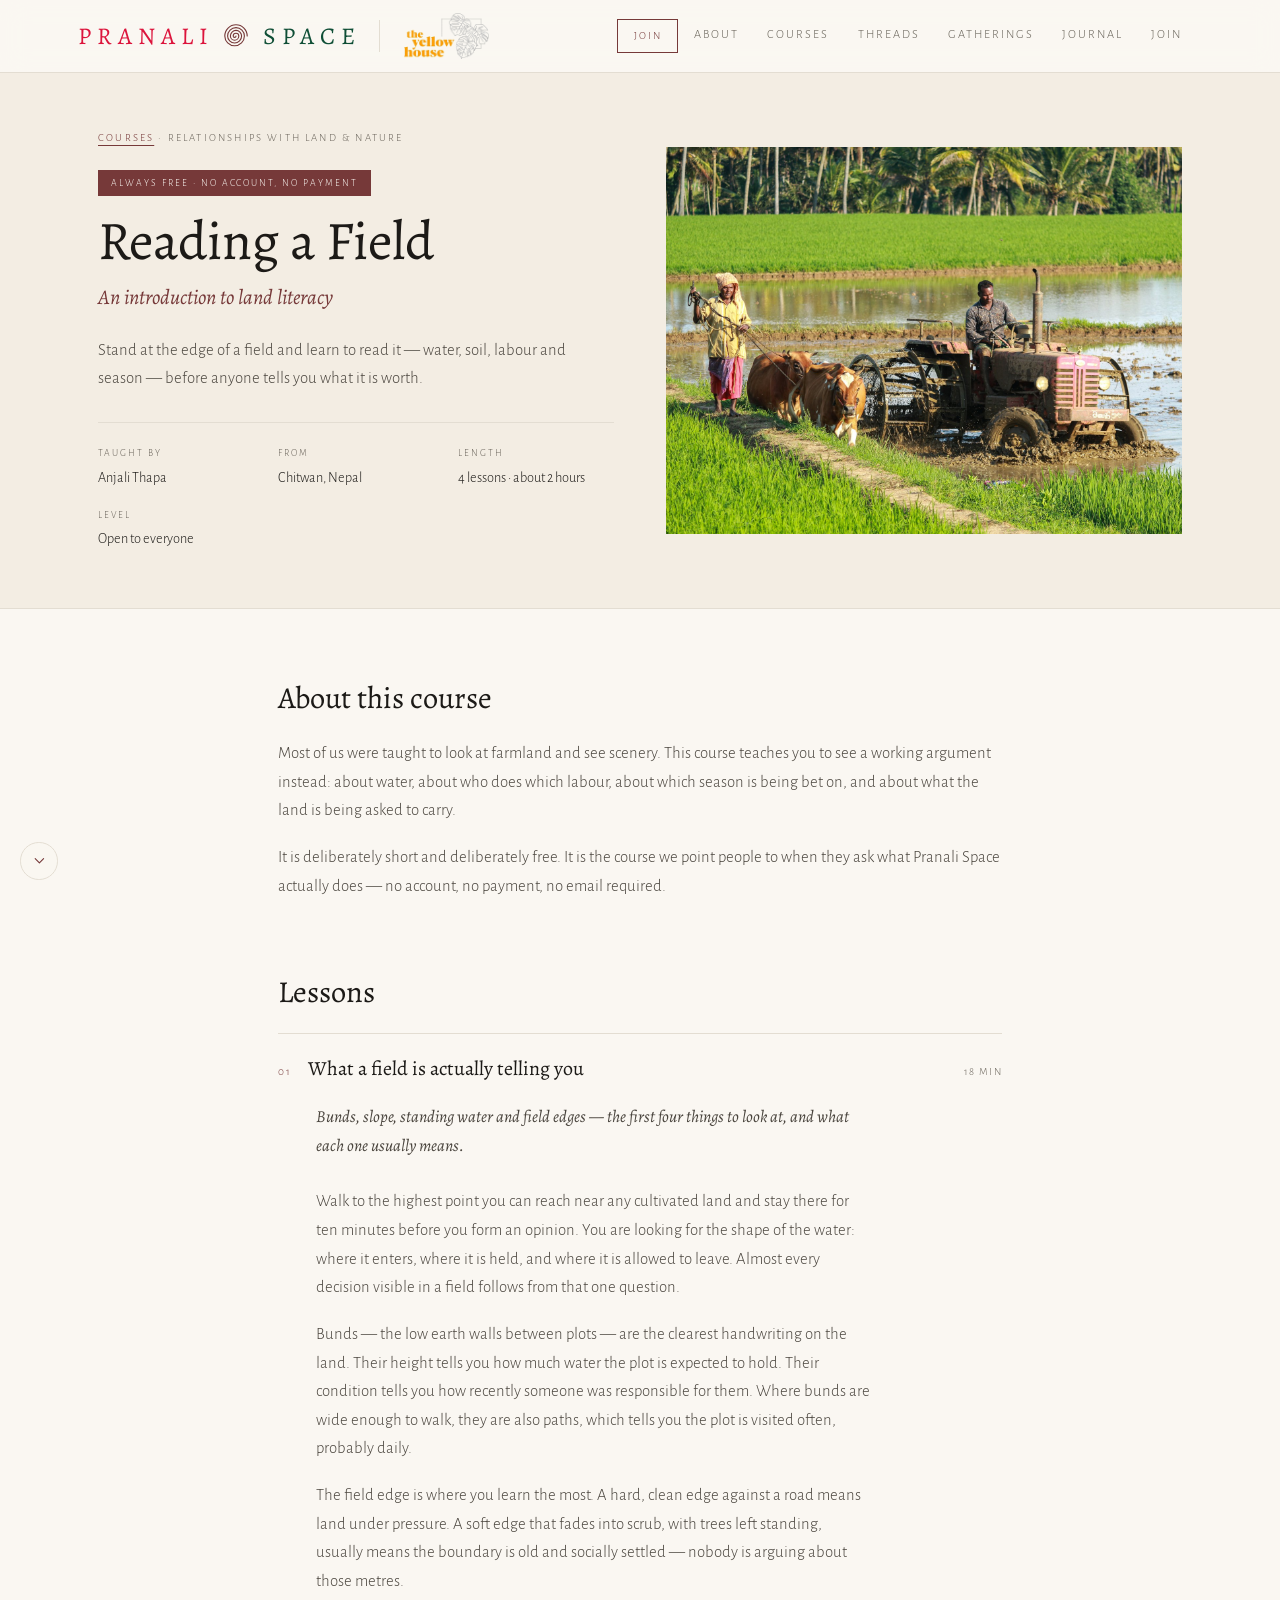
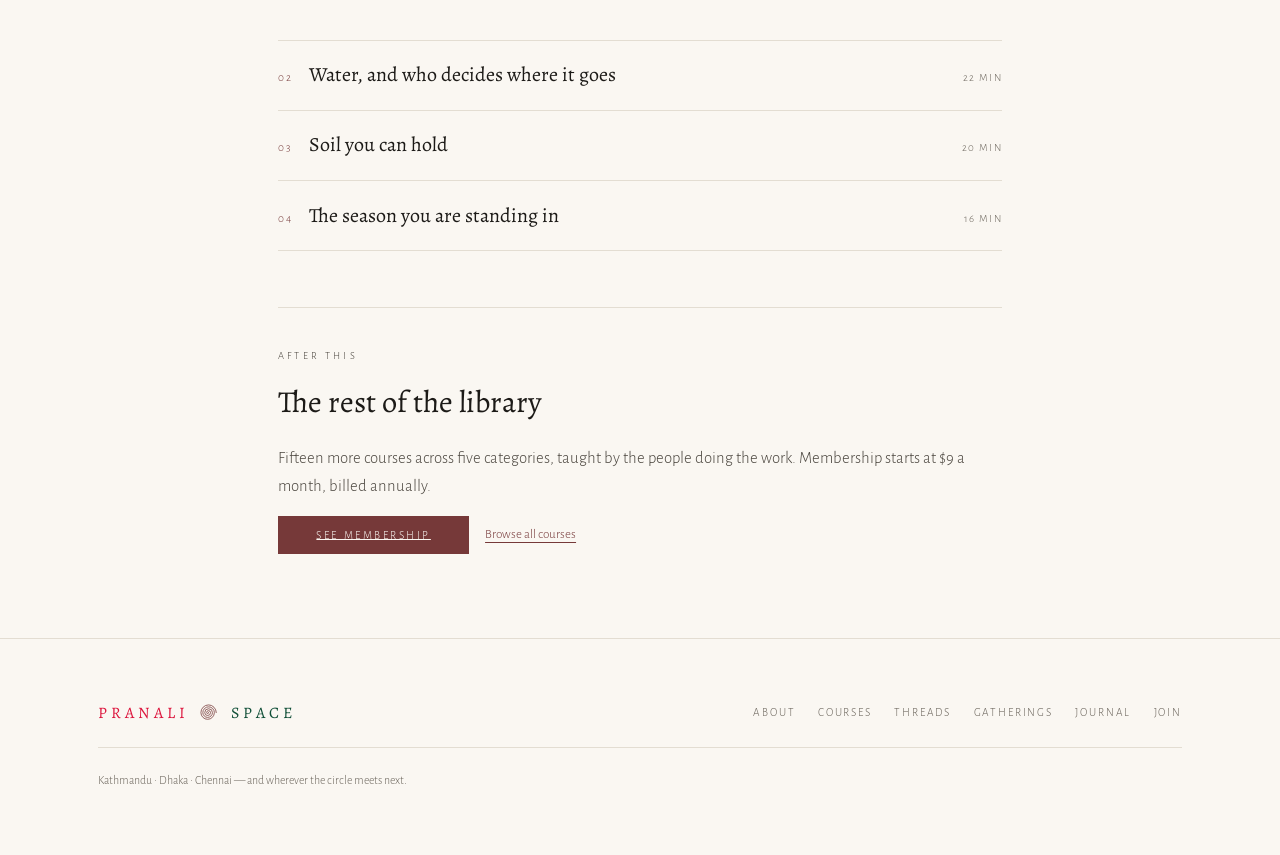
==== commit 2672e7a0: "Replace the skip link with a step-down arrow Drops the "Skip to content" link from all three pages a" ====
--- a/course.html
+++ b/course.html
@@ -13,8 +13,6 @@
 <link rel="stylesheet" href="css/pages.css" />
 </head>
 <body class="page-course">
-
-<a class="skip-link" href="#courseRoot">Skip to content</a>
 
 <!-- ============================ HEADER ============================ -->
 <header class="site-header" id="top">
@@ -58,6 +56,14 @@
 
 <main id="courseRoot"><!-- rendered by js/course.js --></main>
 
+<!-- steps down through the page, one section at a time -->
+<button class="scroll-next" id="scrollNext" type="button" aria-label="Skip to the next section">
+  <svg viewBox="0 0 24 24" fill="none" aria-hidden="true">
+    <path d="M6 9.5 12 15.5 18 9.5" stroke="currentColor" stroke-width="1.6"
+          stroke-linecap="round" stroke-linejoin="round" />
+  </svg>
+</button>
+
 <!-- =========================== FOOTER =========================== -->
 <footer class="site-footer">
   <div class="shell footer__inner">
--- a/css/styles.css
+++ b/css/styles.css
@@ -73,18 +73,68 @@
   padding-inline: var(--gutter);
 }
 
-.skip-link {
-  /* clipped rather than pushed off-canvas, so it can't widen the page */
-  position: absolute; left: 0; top: 0; z-index: 100;
-  clip-path: inset(50%);
-  background: var(--ink); color: var(--paper);
-  padding: 0.6rem 1rem; font-size: 0.8rem;
-}
-.skip-link:focus { clip-path: none; }
-
 :focus-visible {
   outline: 2px solid var(--accent);
   outline-offset: 3px;
+}
+
+/* ==========================================================================
+   Step-down arrow — bottom left, moves to the next section
+   ========================================================================== */
+
+.scroll-next {
+  position: fixed;
+  left: clamp(0.75rem, 1.6vw, 1.5rem);
+  bottom: clamp(0.75rem, 1.6vw, 1.5rem);
+  z-index: 45;
+  width: 2.35rem;
+  height: 2.35rem;
+  display: grid;
+  place-items: center;
+  padding: 0;
+  border: 1px solid var(--rule);
+  border-radius: 50%;
+  background: color-mix(in srgb, var(--paper) 86%, transparent);
+  backdrop-filter: blur(8px) saturate(120%);
+  -webkit-backdrop-filter: blur(8px) saturate(120%);
+  color: var(--accent);
+  cursor: pointer;
+  transition: opacity 0.4s var(--ease), transform 0.4s var(--ease),
+              border-color 0.3s var(--ease), background 0.3s var(--ease);
+}
+
+.scroll-next svg {
+  width: 1.05rem;
+  height: 1.05rem;
+  animation: nudge-down 2.6s ease-in-out infinite;
+}
+
+.scroll-next:hover {
+  border-color: var(--accent);
+  background: var(--paper);
+}
+
+/* nothing below to go to — it gets out of the way at the end of the page */
+.scroll-next.is-done {
+  opacity: 0;
+  transform: translateY(0.5rem);
+  pointer-events: none;
+}
+
+@keyframes nudge-down {
+  0%, 100% { transform: translateY(0); }
+  50%      { transform: translateY(2.5px); }
+}
+
+@media (max-width: 1239px) {
+  /* the element rail is a centred bottom bar at this width; the arrow sits
+     in the corner beside it, and shrinks a little to stay out of its way */
+  .scroll-next { width: 2.1rem; height: 2.1rem; }
+  .scroll-next svg { width: 0.95rem; height: 0.95rem; }
+}
+
+@media (prefers-reduced-motion: reduce) {
+  .scroll-next svg { animation: none; }
 }
 
 /* ==========================================================================
@@ -111,7 +161,6 @@
 /* explicit order so the brand stays left and the rest gathers right,
    whichever of these a given page happens to include */
 .header__brand          { order: 1; margin-right: auto; }
-.elements__row--mini    { order: 2; }
 .header__member         { order: 3; }
 .nav-toggle             { order: 4; }
 .site-nav               { order: 5; }
@@ -333,27 +382,98 @@
 /* while the travelling mark is standing in for it, the real one steps aside */
 .element-btn.is-ghosted .icon-mask { opacity: 0 !important; transform: none; }
 
-/* --- compact switcher in the header, after the stage has played ---------- */
-
-.elements__row--mini {
-  gap: 0.75rem;
+/* ==========================================================================
+   The left rail — switch elements from anywhere below the opening screen
+   ========================================================================== */
+
+.element-rail {
+  position: fixed;
+  left: 0;
+  top: 50%;
+  z-index: 40;
+  transform: translate(-100%, -50%);   /* parked off-screen until the intro */
   opacity: 0;
-  transform: translateY(-6px);
   pointer-events: none;
-  transition: opacity 0.5s var(--ease), transform 0.5s var(--ease);
-}
-body.stage-done .elements__row--mini {
+  transition: transform 0.55s var(--ease), opacity 0.45s var(--ease);
+  padding: 0.6rem 0.75rem 0.6rem 0.5rem;
+  background: color-mix(in srgb, var(--paper) 90%, transparent);
+  backdrop-filter: blur(10px) saturate(120%);
+  -webkit-backdrop-filter: blur(10px) saturate(120%);
+  border: 1px solid var(--rule);
+  border-left: 0;
+}
+
+body.rail-on .element-rail {
+  transform: translate(0, -50%);
+  opacity: 1;
+  pointer-events: auto;
+}
+
+.elements__row--rail {
+  flex-direction: column;
+  align-items: center;
+  gap: clamp(0.35rem, 1.2vh, 0.9rem);
+}
+
+/* Unselected sit small and quiet; the chosen one is large and full-strength,
+   so the current element is readable at a glance from the edge of the screen. */
+.elements__row--rail .element-btn {
+  --icon: 1.5rem;
+  gap: 0.15rem;
+  padding: 0.3rem 0.2rem;
+}
+/* the size change has to be transitioned on the box, not on --icon: an
+   unregistered custom property animates discretely, so it would jump */
+.elements__row--rail .icon-mask {
+  opacity: 0.45;
+  transition: width 0.4s var(--ease), height 0.4s var(--ease),
+              opacity 0.4s var(--ease);
+}
+.elements__row--rail .element-btn:hover .icon-mask { opacity: 0.8; transform: none; }
+
+.elements__row--rail .element-btn[aria-pressed="true"] {
+  --icon: 2.9rem;
+}
+.elements__row--rail .element-btn[aria-pressed="true"] .icon-mask {
   opacity: 1;
   transform: none;
-  pointer-events: auto;
-}
-.elements__row--mini .element-btn { --icon: 1.55rem; padding: 0.2rem; }
-.elements__row--mini .element-btn__label,
-.elements__row--mini .element-btn__dot { display: none; }
-.elements__row--mini .element-btn[aria-pressed="true"] .icon-mask { transform: none; }
-
-@media (max-width: 860px) {
-  .elements__row--mini { display: none; }
+}
+
+/* only the chosen one is named — the rail stays narrow */
+.elements__row--rail .element-btn__label {
+  font-size: 0.55rem;
+  letter-spacing: 0.14em;
+  max-height: 0;
+  opacity: 0;
+  overflow: hidden;
+  transition: max-height 0.4s var(--ease), opacity 0.3s var(--ease);
+}
+.elements__row--rail .element-btn[aria-pressed="true"] .element-btn__label {
+  max-height: 1.4em;
+  opacity: 1;
+}
+.elements__row--rail .element-btn__dot { display: none; }
+
+/* The rail lives in the page's left margin. That margin is only wide enough
+   from about 1232px up (shell is 1180px + gutter, rail is ~74px); below that
+   the rail would sit on top of the text, so it becomes a bar along the bottom
+   instead — same buttons, same behaviour, no overlap. */
+@media (max-width: 1239px) {
+  .element-rail {
+    top: auto;
+    bottom: 0;
+    left: 50%;
+    right: auto;
+    transform: translate(-50%, 100%);
+    padding: 0.4rem 0.9rem;
+    border: 1px solid var(--rule);
+    border-bottom: 0;
+  }
+  body.rail-on .element-rail { transform: translate(-50%, 0); }
+
+  .elements__row--rail { flex-direction: row; gap: clamp(0.5rem, 3vw, 1.5rem); }
+  .elements__row--rail .element-btn { --icon: 1.35rem; }
+  .elements__row--rail .element-btn[aria-pressed="true"] { --icon: 2.2rem; }
 }
 
 /* ==========================================================================
@@ -831,7 +951,7 @@
 .no-motion .stage__pin { --fade: 0; }
 .no-motion .stage__copy { opacity: 1; }
 .no-motion .stage__hint { display: none; }
-.no-motion .elements__row--mini { display: none; }
+/* the rail is navigation, so it stays even with motion turned off */
 .no-motion .reveal { opacity: 1; transform: none; }
 
 @media (prefers-reduced-motion: reduce) {
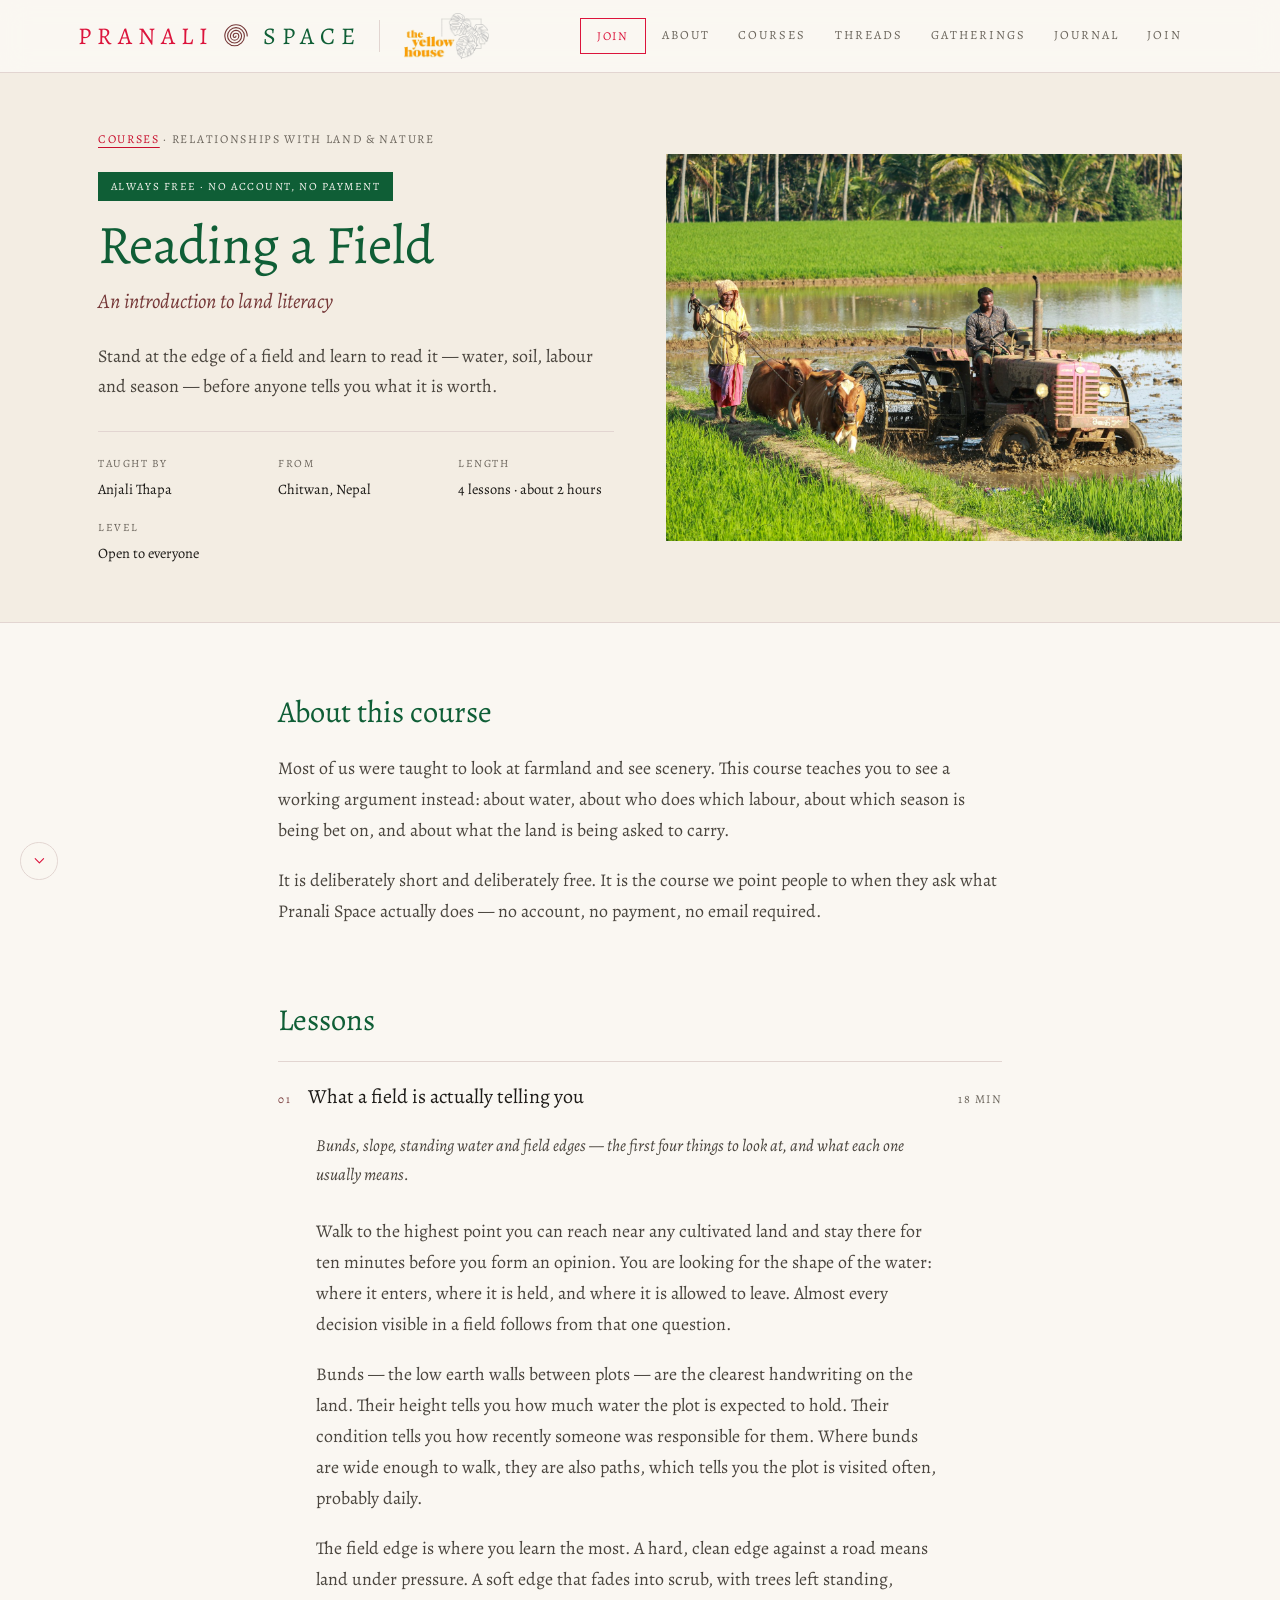
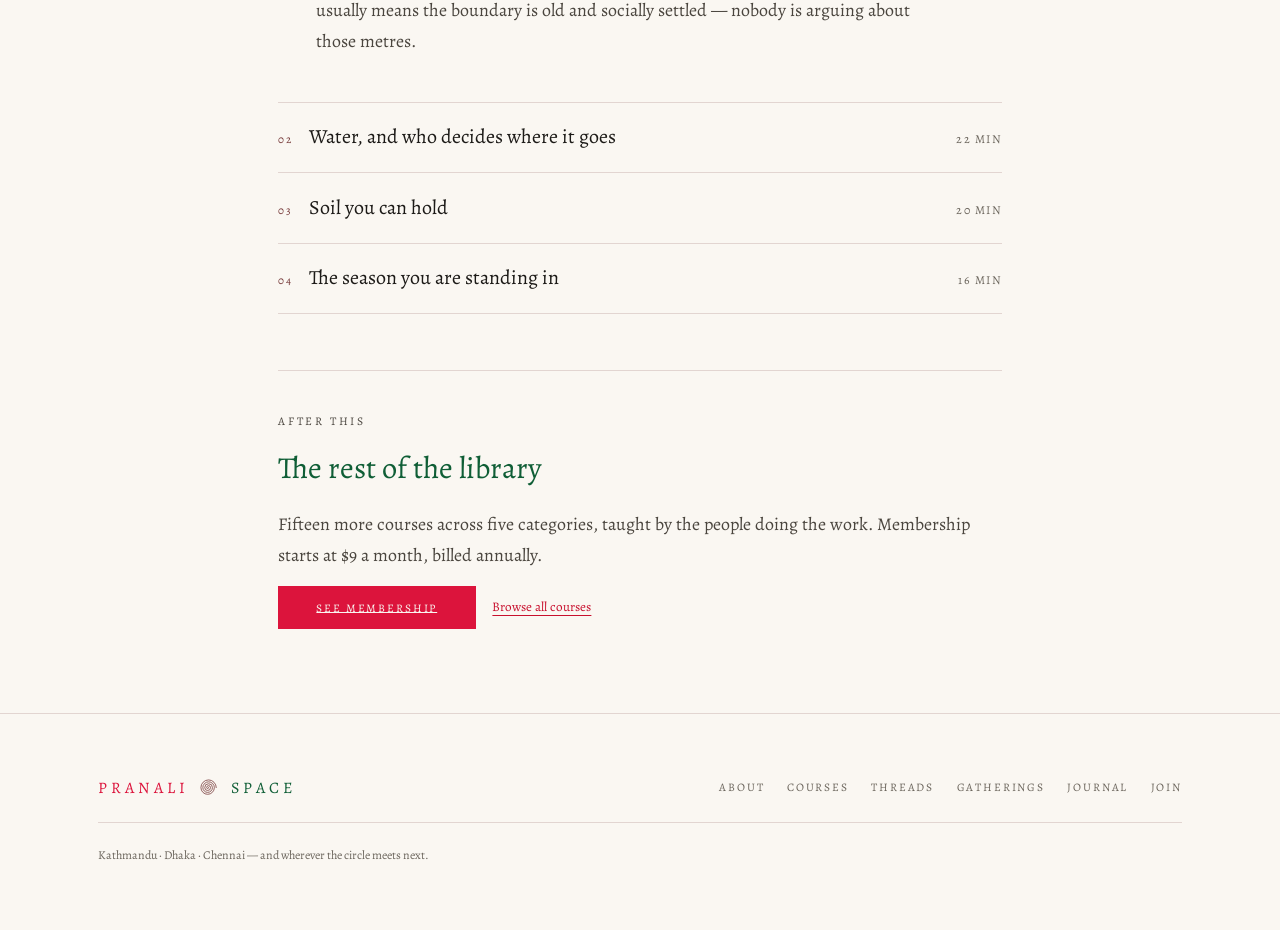
==== commit 25dd1705: "Alegreya throughout, per the CEO brief The brief specifies Alegreya for "headings, subheadings, and " ====
--- a/course.html
+++ b/course.html
@@ -8,7 +8,7 @@
 <link rel="icon" href="data:image/svg+xml,%3Csvg xmlns='http://www.w3.org/2000/svg' viewBox='0 0 100 100'%3E%3Cpath d='M 50 50 A 5 5 0 0 1 40 50 A 10 10 0 0 1 60 50 A 15 15 0 0 1 30 50 A 20 20 0 0 1 70 50 A 25 25 0 0 1 20 50 A 30 30 0 0 1 80 50 A 35 35 0 0 1 10 50 A 40 40 0 0 1 90 50' fill='none' stroke='%23763939' stroke-width='7' stroke-linecap='round'/%3E%3C/svg%3E" />
 <link rel="preconnect" href="https://fonts.googleapis.com" />
 <link rel="preconnect" href="https://fonts.gstatic.com" crossorigin />
-<link href="https://fonts.googleapis.com/css2?family=Alegreya:ital,wght@0,400;0,500;0,700;1,400;1,500&family=Alegreya+Sans:ital,wght@0,300;0,400;0,500;0,700;1,300;1,400&display=swap" rel="stylesheet" />
+<link href="https://fonts.googleapis.com/css2?family=Alegreya:ital,wght@0,400;0,500;0,600;0,700;1,400;1,500&display=swap" rel="stylesheet" />
 <link rel="stylesheet" href="css/styles.css" />
 <link rel="stylesheet" href="css/pages.css" />
 </head>
--- a/css/styles.css
+++ b/css/styles.css
@@ -4,26 +4,51 @@
    ========================================================================== */
 
 :root {
-  /* paper & ink */
+  /* ---------------------------------------------------- brand palette
+     Tree Green     flora, growth, living systems  -> focal elements, headings
+     Crimson Red    soil, heat, vitality           -> interactive states, CTAs
+     Burgundy Brown roots, foundation              -> borders, metadata, subheads
+     Warm off-white                                -> the breathing canvas       */
+  --green:        #0f5e36;
+  --crimson:      #dc143c;
+  --burgundy:     #763939;
+
+  /* Crimson darkened just enough for small text. #dc143c reads 4.29:1 on the
+     warm panels — under the 4.5 needed for body-size text — so links and small
+     labels use this instead and the brand crimson stays for fills and buttons. */
+  --crimson-ink:  #c8102e;
+
+  /* background: warm neutral off-white, and the panel tone a shade warmer */
   --paper:        #faf7f2;
   --paper-warm:   #f3ede3;
+
+  /* ink */
   --ink:          #1c1a17;
   --ink-soft:     #4a453e;
   --muted:        #6b655c;
-  --rule:         #e3ddd2;
-
-  /* brand constants */
-  --crimson:      #dc143c;
-  --forest:       #0f4e36;
-  --spiral:       #763939;
-
-  /* element accent — rewritten by JS on selection */
+
+  /* structural hairline — burgundy carried down into the paper, not grey */
+  --rule:         #e2d5d1;
+
+  /* ---------------------------------------------------- roles
+     Components refer to these, so intent is readable in the rule and the
+     palette can move without hunting through every file. */
+  --heading:          var(--green);
+  --interactive:      var(--crimson);
+  --interactive-ink:  var(--crimson-ink);
+  --structure:        var(--burgundy);
+
+  /* The chosen element's own colour. Still set by js/main.js, but now scoped
+     to the element surfaces — the travelling mark, the stage wash, the rail —
+     rather than repainting the whole site's chrome. */
   --accent:       #763939;
   --accent-soft:  #f0e7e2;
 
-  /* type */
+  /* type — Alegreya throughout, per the brief: headings, subheadings and body.
+     --sans is kept as a name so component rules do not all have to change, but
+     it now resolves to the same serif. */
   --serif: "Alegreya", "Iowan Old Style", Georgia, serif;
-  --sans:  "Alegreya Sans", system-ui, -apple-system, "Segoe UI", sans-serif;
+  --sans:  "Alegreya", "Iowan Old Style", Georgia, serif;
 
   /* rhythm */
   --shell:   1180px;
@@ -55,13 +80,20 @@
   background: var(--paper);
   color: var(--ink);
   font-family: var(--sans);
-  font-weight: 300;
-  font-size: clamp(0.95rem, 0.9rem + 0.25vw, 1.05rem);
-  line-height: 1.7;
+  /* Alegreya's lightest weight is 400 — 300 would have silently synthesised */
+  font-weight: 400;
+  font-size: clamp(1rem, 0.94rem + 0.3vw, 1.12rem);
+  line-height: 1.72;
   -webkit-font-smoothing: antialiased;
 }
 
-h1, h2, h3 { font-family: var(--serif); font-weight: 400; line-height: 1.12; margin: 0; }
+h1, h2, h3 {
+  font-family: var(--serif);
+  font-weight: 400;
+  line-height: 1.12;
+  margin: 0;
+  color: var(--heading);
+}
 p { margin: 0 0 1.1em; }
 a { color: inherit; }
 img { max-width: 100%; display: block; }
@@ -74,7 +106,7 @@
 }
 
 :focus-visible {
-  outline: 2px solid var(--accent);
+  outline: 2px solid var(--interactive);
   outline-offset: 3px;
 }
 
@@ -97,7 +129,7 @@
   background: color-mix(in srgb, var(--paper) 86%, transparent);
   backdrop-filter: blur(8px) saturate(120%);
   -webkit-backdrop-filter: blur(8px) saturate(120%);
-  color: var(--accent);
+  color: var(--interactive);
   cursor: pointer;
   transition: opacity 0.4s var(--ease), transform 0.4s var(--ease),
               border-color 0.3s var(--ease), background 0.3s var(--ease);
@@ -110,7 +142,7 @@
 }
 
 .scroll-next:hover {
-  border-color: var(--accent);
+  border-color: var(--interactive);
   background: var(--paper);
 }
 
@@ -210,8 +242,10 @@
 
 .logo__word {
   font-family: var(--serif);
-  font-weight: 300;
-  text-transform: uppercase;
+  font-weight: 400;
+  text-transform: uppercase;
+  /* the lockup's own tracking, from the brand reference — not a micro-label,
+     so it is exempt from the serif tracking pass */
   letter-spacing: 0.25em;
   font-size: clamp(1.05rem, 0.75rem + 1.3vw, 1.5rem);
   line-height: 1;
@@ -219,7 +253,7 @@
   margin-right: -0.25em;
 }
 .logo__word--pranali { color: var(--crimson); }
-.logo__word--space   { color: var(--forest); }
+.logo__word--space   { color: var(--green); }
 
 .logo__mark {
   position: relative;
@@ -256,8 +290,8 @@
   border-bottom: 1px solid transparent;
   transition: color 0.25s var(--ease), border-color 0.25s var(--ease);
 }
-.site-nav a:hover { color: var(--accent); border-bottom-color: var(--accent); }
-.site-nav a[aria-current="page"] { color: var(--ink); border-bottom-color: var(--accent); }
+.site-nav a:hover { color: var(--interactive); border-bottom-color: var(--interactive); }
+.site-nav a[aria-current="page"] { color: var(--ink); border-bottom-color: var(--interactive); }
 
 .nav-toggle {
   display: none;
@@ -270,7 +304,7 @@
   font-family: var(--sans);
   font-size: 0.7rem;
   text-transform: uppercase;
-  letter-spacing: 0.18em;
+  letter-spacing: 0.12em;
   color: var(--muted);
 }
 .nav-toggle__bars { display: inline-flex; flex-direction: column; gap: 4px; width: 18px; }
@@ -306,8 +340,8 @@
   text-align: center;
   font-size: clamp(0.55rem, 2vw, 0.68rem);
   text-transform: uppercase;
-  letter-spacing: 0.3em;
-  color: var(--muted);
+  letter-spacing: 0.24em;
+  color: var(--structure);
 }
 
 .elements__row {
@@ -441,7 +475,7 @@
 
 /* only the chosen one is named — the rail stays narrow */
 .elements__row--rail .element-btn__label {
-  font-size: 0.55rem;
+  font-size: 0.62rem;
   letter-spacing: 0.14em;
   max-height: 0;
   opacity: 0;
@@ -642,9 +676,9 @@
   left: 0; right: 0;
   z-index: 3;
   text-align: center;
-  font-size: 0.62rem;
-  text-transform: uppercase;
-  letter-spacing: 0.35em;
+  font-size: 0.69rem;
+  text-transform: uppercase;
+  letter-spacing: 0.29em;
   color: var(--muted);
   margin: 0;
 }
@@ -668,10 +702,10 @@
 .section { padding-block: var(--section); }
 
 .section__label {
-  font-size: 0.66rem;
-  text-transform: uppercase;
-  letter-spacing: 0.3em;
-  color: var(--accent);
+  font-size: 0.73rem;
+  text-transform: uppercase;
+  letter-spacing: 0.24em;
+  color: var(--structure);
   margin: 0 0 1.2rem;
 }
 
@@ -703,7 +737,7 @@
   padding-top: 1.2rem;
   border-top: 1px solid var(--rule);
   font-size: 0.85rem;
-  color: var(--accent);
+  color: var(--structure);
   letter-spacing: 0.02em;
 }
 
@@ -723,7 +757,7 @@
   padding: 0;
   margin-left: 0.5rem;
   font: inherit;
-  color: var(--accent);
+  color: var(--interactive-ink);
   text-decoration: underline;
   text-underline-offset: 3px;
   cursor: pointer;
@@ -752,9 +786,9 @@
 }
 .thread__num {
   display: block;
-  font-size: 0.65rem;
-  letter-spacing: 0.28em;
-  color: var(--muted);
+  font-size: 0.72rem;
+  letter-spacing: 0.22em;
+  color: var(--structure);
   margin-bottom: 1rem;
 }
 .thread h3 {
@@ -783,7 +817,7 @@
   font-size: 0.74rem;
   text-transform: uppercase;
   letter-spacing: 0.14em;
-  color: var(--muted);
+  color: var(--structure);
 }
 .listing__when span:first-child { color: var(--ink); }
 .listing__item h3 { font-size: clamp(1.3rem, 1.1rem + 0.8vw, 1.8rem); margin-bottom: 0.4rem; }
@@ -791,10 +825,10 @@
 .listing__tag {
   margin: 0;
   justify-self: end;
-  font-size: 0.66rem;
-  text-transform: uppercase;
-  letter-spacing: 0.2em;
-  color: var(--accent);
+  font-size: 0.73rem;
+  text-transform: uppercase;
+  letter-spacing: 0.14em;
+  color: var(--structure);
   white-space: nowrap;
 }
 
@@ -817,10 +851,10 @@
   transition: opacity 0.5s var(--ease);
 }
 .note__meta {
-  font-size: 0.66rem;
-  text-transform: uppercase;
-  letter-spacing: 0.2em;
-  color: var(--muted);
+  font-size: 0.73rem;
+  text-transform: uppercase;
+  letter-spacing: 0.14em;
+  color: var(--structure);
   margin-bottom: 0.9rem;
 }
 .note h3 { font-size: clamp(1.25rem, 1.1rem + 0.6vw, 1.55rem); margin-bottom: 0.5rem; }
@@ -839,14 +873,14 @@
   align-items: start;
 }
 .join__intro p { max-width: 42ch; color: var(--ink-soft); }
-.join__contact a { color: var(--accent); text-underline-offset: 4px; }
+.join__contact a { color: var(--interactive-ink); text-underline-offset: 4px; }
 
 .field { margin-bottom: 1.2rem; }
 .field label {
   display: block;
-  font-size: 0.68rem;
-  text-transform: uppercase;
-  letter-spacing: 0.2em;
+  font-size: 0.75rem;
+  text-transform: uppercase;
+  letter-spacing: 0.14em;
   color: var(--muted);
   margin-bottom: 0.45rem;
 }
@@ -864,19 +898,19 @@
 .field input::placeholder,
 .field textarea::placeholder { color: color-mix(in srgb, var(--muted) 60%, transparent); }
 .field input:focus,
-.field textarea:focus { outline: none; border-bottom-color: var(--accent); }
+.field textarea:focus { outline: none; border-bottom-color: var(--interactive); }
 .field textarea { resize: vertical; }
 
 .btn {
   margin-top: 0.5rem;
-  background: var(--accent);
+  background: var(--interactive);
   color: var(--paper);
   border: 0;
   padding: 0.85rem 2.4rem;
   font-family: var(--sans);
   font-size: 0.72rem;
   text-transform: uppercase;
-  letter-spacing: 0.22em;
+  letter-spacing: 0.16em;
   cursor: pointer;
   transition: filter 0.3s var(--ease), transform 0.3s var(--ease);
 }
@@ -910,7 +944,7 @@
   letter-spacing: 0.16em;
 }
 .footer__nav a { text-decoration: none; color: var(--muted); }
-.footer__nav a:hover { color: var(--accent); }
+.footer__nav a:hover { color: var(--interactive); }
 .footer__note {
   margin: 0;
   width: 100%;
--- a/css/pages.css
+++ b/css/pages.css
@@ -10,16 +10,16 @@
 
 .btn--small {
   padding: 0.6rem 1.35rem;
-  font-size: 0.66rem;
-  letter-spacing: 0.18em;
+  font-size: 0.73rem;
+  letter-spacing: 0.12em;
 }
 
 .btn--ghost {
   background: transparent;
-  color: var(--accent);
-  border: 1px solid var(--accent);
-}
-.btn--ghost:hover { background: var(--accent); color: var(--paper); filter: none; }
+  color: var(--interactive);
+  border: 1px solid var(--interactive);
+}
+.btn--ghost:hover { background: var(--interactive); color: var(--paper); filter: none; }
 
 .btn[disabled] {
   opacity: 0.35;
@@ -34,7 +34,7 @@
   padding: 0;
   font: inherit;
   font-size: 0.82rem;
-  color: var(--accent);
+  color: var(--interactive-ink);
   text-decoration: underline;
   text-underline-offset: 4px;
   cursor: pointer;
@@ -55,7 +55,7 @@
   display: inline-flex;
   align-items: center;
   gap: 0.45rem;
-  font-size: 0.68rem;
+  font-size: 0.75rem;
   text-transform: uppercase;
   letter-spacing: 0.16em;
   color: var(--muted);
@@ -63,28 +63,28 @@
   white-space: nowrap;
 }
 .member-badge--join {
-  border: 1px solid var(--accent);
-  color: var(--accent);
+  border: 1px solid var(--interactive);
+  color: var(--interactive);
   padding: 0.4rem 1rem;
   transition: background 0.25s var(--ease), color 0.25s var(--ease);
 }
-.member-badge--join:hover { background: var(--accent); color: var(--paper); }
+.member-badge--join:hover { background: var(--interactive); color: var(--paper); }
 
 .member-badge__dot {
   width: 6px; height: 6px; border-radius: 50%;
-  background: var(--accent);
+  background: var(--green);
   flex-shrink: 0;
 }
 .member-badge__name { color: var(--ink); }
 .member-badge__plan {
   padding-left: 0.45rem;
   border-left: 1px solid var(--rule);
-  color: var(--accent);
+  color: var(--structure);
 }
 .member-badge__out {
   background: none; border: 0; padding: 0;
   font: inherit;
-  font-size: 0.62rem;
+  font-size: 0.69rem;
   text-transform: uppercase;
   letter-spacing: 0.14em;
   color: var(--muted);
@@ -92,7 +92,7 @@
   text-decoration: underline;
   text-underline-offset: 3px;
 }
-.member-badge__out:hover { color: var(--accent); }
+.member-badge__out:hover { color: var(--interactive); }
 
 @media (max-width: 680px) {
   .member-badge__plan, .member-badge__out { display: none; }
@@ -129,10 +129,10 @@
 .garden-band__where {
   display: inline-block;
   margin-right: 0.6rem;
-  font-size: 0.66rem;
-  text-transform: uppercase;
-  letter-spacing: 0.24em;
-  color: var(--accent);
+  font-size: 0.73rem;
+  text-transform: uppercase;
+  letter-spacing: 0.18em;
+  color: var(--structure);
 }
 
 /* ==========================================================================
@@ -186,11 +186,11 @@
   display: inline-block;
   margin: 0 0 0.9rem;
   padding: 0.3rem 0.8rem;
-  background: var(--accent);
+  background: var(--green);
   color: var(--paper);
-  font-size: 0.62rem;
-  text-transform: uppercase;
-  letter-spacing: 0.2em;
+  font-size: 0.69rem;
+  text-transform: uppercase;
+  letter-spacing: 0.14em;
 }
 
 .free-course__title {
@@ -201,7 +201,7 @@
   font-family: var(--serif);
   font-style: italic;
   font-size: 1.1rem;
-  color: var(--accent);
+  color: var(--structure);
   margin-bottom: 0.9em;
 }
 .free-course__blurb { color: var(--ink-soft); max-width: 48ch; }
@@ -247,13 +247,13 @@
   cursor: pointer;
   transition: color 0.25s var(--ease), border-color 0.25s var(--ease), background 0.25s var(--ease);
 }
-.filter-btn:hover { color: var(--accent); border-color: var(--accent); }
+.filter-btn:hover { color: var(--interactive); border-color: var(--interactive); }
 .filter-btn[aria-pressed="true"] {
-  background: var(--accent);
-  border-color: var(--accent);
+  background: var(--interactive);
+  border-color: var(--interactive);
   color: var(--paper);
 }
-.filter-btn__count { font-size: 0.66rem; opacity: 0.6; }
+.filter-btn__count { font-size: 0.73rem; opacity: 0.6; }
 
 .catalogue__free-note {
   margin: -0.5rem 0 1.8rem;
@@ -282,7 +282,7 @@
   background: var(--paper);
   transition: border-color 0.35s var(--ease), transform 0.35s var(--ease);
 }
-.course-card:hover { border-color: var(--accent); transform: translateY(-2px); }
+.course-card:hover { border-color: var(--interactive); transform: translateY(-2px); }
 
 .course-card__media { display: block; overflow: hidden; }
 .course-card__media img {
@@ -306,10 +306,10 @@
 
 .course-card__cat {
   margin: 0 0 0.7rem;
-  font-size: 0.6rem;
-  text-transform: uppercase;
-  letter-spacing: 0.22em;
-  color: var(--accent);
+  font-size: 0.67rem;
+  text-transform: uppercase;
+  letter-spacing: 0.16em;
+  color: var(--structure);
 }
 
 .course-card__title {
@@ -317,7 +317,7 @@
   margin-bottom: 0.25em;
 }
 .course-card__title a { text-decoration: none; }
-.course-card__title a:hover { color: var(--accent); }
+.course-card__title a:hover { color: var(--interactive); }
 
 .course-card__sub {
   font-family: var(--serif);
@@ -352,13 +352,13 @@
 }
 
 .course-card__badge {
-  font-size: 0.62rem;
+  font-size: 0.69rem;
   text-transform: uppercase;
   letter-spacing: 0.16em;
   color: var(--muted);
 }
 .course-card.is-free .course-card__badge,
-.course-card.is-open .course-card__badge { color: var(--accent); }
+.course-card.is-open .course-card__badge { color: var(--green); }
 
 /* ==========================================================================
    Pricing
@@ -384,7 +384,7 @@
   padding: clamp(1.5rem, 3vw, 2.25rem);
   background: var(--paper);
 }
-.plan--featured { border-color: var(--accent); }
+.plan--featured { border-color: var(--green); }
 .plan--current  { background: var(--paper-warm); }
 
 .plan__flag {
@@ -393,11 +393,11 @@
   transform: translateY(-50%);
   margin: 0;
   padding: 0.25rem 0.75rem;
-  background: var(--accent);
+  background: var(--green);
   color: var(--paper);
-  font-size: 0.58rem;
-  text-transform: uppercase;
-  letter-spacing: 0.2em;
+  font-size: 0.65rem;
+  text-transform: uppercase;
+  letter-spacing: 0.14em;
 }
 
 .plan__name { font-size: clamp(1.6rem, 1.3rem + 1vw, 2.1rem); margin-bottom: 0.25em; }
@@ -411,7 +411,7 @@
   font-size: 0.72rem;
   text-transform: uppercase;
   letter-spacing: 0.14em;
-  color: var(--accent);
+  color: var(--structure);
   margin-bottom: 1.6em;
 }
 
@@ -435,7 +435,7 @@
   left: 0; top: 1.05em;
   width: 6px; height: 6px;
   border-radius: 50%;
-  background: var(--accent);
+  background: var(--green);
 }
 
 .plan__current-note {
@@ -444,21 +444,21 @@
   text-align: center;
   font-size: 0.7rem;
   text-transform: uppercase;
-  letter-spacing: 0.18em;
-  color: var(--accent);
-  border: 1px dashed var(--accent);
+  letter-spacing: 0.12em;
+  color: var(--green);
+  border: 1px dashed var(--green);
 }
 
 /* ---------------------------------------------- current demo membership */
 
 .member-panel {
   margin-bottom: clamp(2rem, 4vw, 3rem);
-  border: 1px solid var(--accent);
+  border: 1px solid var(--green);
   background: var(--paper-warm);
   transition: box-shadow 0.6s var(--ease);
 }
 .member-panel.is-fresh {
-  box-shadow: 0 0 0 6px color-mix(in srgb, var(--accent) 14%, transparent);
+  box-shadow: 0 0 0 6px color-mix(in srgb, var(--green) 14%, transparent);
 }
 .member-panel__inner { padding: clamp(1.4rem, 3vw, 2rem); }
 .member-panel__title { font-size: clamp(1.4rem, 1.2rem + 1vw, 1.9rem); margin-bottom: 0.4em; }
@@ -476,7 +476,7 @@
 
 .bursary {
   border: 1px solid var(--rule);
-  border-left: 3px solid var(--accent);
+  border-left: 3px solid var(--interactive);
   background: var(--paper-warm);
 }
 .bursary__inner { padding: clamp(1.5rem, 4vw, 2.75rem); max-width: 72ch; }
@@ -503,7 +503,7 @@
   width: min(560px, calc(100vw - 2rem));
   max-height: min(88vh, 900px);
   padding: 0;
-  border: 1px solid var(--accent);
+  border: 1px solid var(--structure);
   background: var(--paper);
   color: var(--ink);
 }
@@ -522,17 +522,17 @@
   color: var(--muted);
   cursor: pointer;
 }
-.join__close:hover { color: var(--accent); }
+.join__close:hover { color: var(--interactive); }
 
 .join__demo-flag {
   margin: 0 0 1.4rem;
   padding: 0.5rem 0.8rem;
-  background: color-mix(in srgb, var(--accent) 10%, transparent);
-  border-left: 2px solid var(--accent);
+  background: color-mix(in srgb, var(--crimson) 10%, transparent);
+  border-left: 2px solid var(--interactive);
   font-size: 0.7rem;
   text-transform: uppercase;
   letter-spacing: 0.14em;
-  color: var(--accent);
+  color: var(--interactive-ink);
 }
 
 .join__title { font-size: clamp(1.6rem, 1.3rem + 1.4vw, 2.2rem); margin-bottom: 0.2em; }
@@ -548,15 +548,15 @@
 .join__cats { border: 0; margin: 0 0 1.8rem; padding: 0; }
 .join__cats legend {
   padding: 0;
-  font-size: 0.68rem;
-  text-transform: uppercase;
-  letter-spacing: 0.2em;
+  font-size: 0.75rem;
+  text-transform: uppercase;
+  letter-spacing: 0.14em;
   color: var(--muted);
   margin-bottom: 0.3rem;
 }
 
 .join__hint { font-size: 0.78rem; color: var(--muted); margin: 0 0 0.9rem; }
-.join__hint.is-ready { color: var(--accent); }
+.join__hint.is-ready { color: var(--green); }
 .join__hint.is-full  { color: var(--crimson); }
 
 .cat-pick {
@@ -568,15 +568,15 @@
   cursor: pointer;
   transition: border-color 0.25s var(--ease), background 0.25s var(--ease);
 }
-.cat-pick:hover { border-color: var(--accent); }
+.cat-pick:hover { border-color: var(--interactive); }
 .cat-pick.is-on {
-  border-color: var(--accent);
-  background: color-mix(in srgb, var(--accent) 7%, transparent);
+  border-color: var(--interactive);
+  background: color-mix(in srgb, var(--crimson) 7%, transparent);
 }
 .cat-pick input {
   position: absolute;
   left: 0.8rem; top: 0.95rem;
-  accent-color: var(--accent);
+  accent-color: var(--interactive);
 }
 .cat-pick__name { display: block; font-size: 0.92rem; }
 .cat-pick__blurb { display: block; font-size: 0.76rem; color: var(--muted); margin-top: 0.15rem; }
@@ -590,9 +590,9 @@
 }
 .join__payment-title {
   margin: 0 0 0.4rem;
-  font-size: 0.68rem;
-  text-transform: uppercase;
-  letter-spacing: 0.2em;
+  font-size: 0.75rem;
+  text-transform: uppercase;
+  letter-spacing: 0.14em;
   color: var(--muted);
 }
 .join__payment-note { margin: 0; font-size: 0.8rem; color: var(--muted); }
@@ -611,7 +611,7 @@
   font-size: 0.8rem;
   color: var(--muted);
 }
-.join__bursary-note a { color: var(--accent); }
+.join__bursary-note a { color: var(--interactive-ink); }
 
 /* ==========================================================================
    A single course
@@ -631,13 +631,13 @@
 }
 
 .course-hero__crumb {
-  font-size: 0.68rem;
-  text-transform: uppercase;
-  letter-spacing: 0.2em;
+  font-size: 0.75rem;
+  text-transform: uppercase;
+  letter-spacing: 0.14em;
   color: var(--muted);
   margin-bottom: 1.2rem;
 }
-.course-hero__crumb a { color: var(--accent); text-underline-offset: 4px; }
+.course-hero__crumb a { color: var(--interactive-ink); text-underline-offset: 4px; }
 
 .course-hero__flag {
   display: inline-block;
@@ -645,11 +645,11 @@
   padding: 0.3rem 0.8rem;
   border: 1px solid var(--muted);
   color: var(--muted);
-  font-size: 0.62rem;
-  text-transform: uppercase;
-  letter-spacing: 0.2em;
-}
-.course-hero__flag.is-open { border-color: var(--accent); color: var(--accent); }
+  font-size: 0.69rem;
+  text-transform: uppercase;
+  letter-spacing: 0.14em;
+}
+.course-hero__flag.is-open { border-color: var(--green); color: var(--green); }
 
 .course-hero__title {
   font-size: clamp(2rem, 1.4rem + 2.6vw, 3.4rem);
@@ -659,7 +659,7 @@
   font-family: var(--serif);
   font-style: italic;
   font-size: clamp(1.05rem, 1rem + 0.4vw, 1.3rem);
-  color: var(--accent);
+  color: var(--structure);
   margin-bottom: 1em;
 }
 .course-hero__blurb { color: var(--ink-soft); max-width: 52ch; }
@@ -680,9 +680,9 @@
   border-top: 1px solid var(--rule);
 }
 .course-facts dt {
-  font-size: 0.62rem;
-  text-transform: uppercase;
-  letter-spacing: 0.2em;
+  font-size: 0.69rem;
+  text-transform: uppercase;
+  letter-spacing: 0.14em;
   color: var(--muted);
   margin-bottom: 0.25rem;
 }
@@ -723,12 +723,12 @@
   list-style: none;
 }
 .lesson summary::-webkit-details-marker { display: none; }
-.lesson summary:hover .lesson__title { color: var(--accent); }
+.lesson summary:hover .lesson__title { color: var(--interactive); }
 
 .lesson__num {
   font-size: 0.7rem;
   letter-spacing: 0.16em;
-  color: var(--accent);
+  color: var(--structure);
   flex-shrink: 0;
 }
 .lesson__title {
@@ -738,7 +738,7 @@
   transition: color 0.25s var(--ease);
 }
 .lesson__len {
-  font-size: 0.68rem;
+  font-size: 0.75rem;
   text-transform: uppercase;
   letter-spacing: 0.12em;
   color: var(--muted);
@@ -772,7 +772,7 @@
 
 .paywall {
   position: relative;
-  border: 1px solid var(--accent);
+  border: 1px solid var(--structure);
   background: var(--paper-warm);
   padding: clamp(1.75rem, 4vw, 2.75rem);
   text-align: center;
@@ -784,7 +784,7 @@
   width: 34px; height: 34px;
   margin: 0 auto 1.2rem;
   border-radius: 50%;
-  border: 2px solid var(--accent);
+  border: 2px solid var(--interactive);
   border-right-color: transparent;
   border-bottom-color: transparent;
   transform: rotate(-45deg);
@@ -809,7 +809,7 @@
   font-size: 0.8rem;
   color: var(--muted);
 }
-.paywall__bursary a { color: var(--accent); }
+.paywall__bursary a { color: var(--interactive-ink); }
 
 .course-after {
   border-top: 1px solid var(--rule);
@@ -861,7 +861,7 @@
   display: block;
   font-size: 2.4rem;
   line-height: 0.6;
-  color: var(--accent);
+  color: var(--structure);
   margin-bottom: 0.3rem;
 }
 
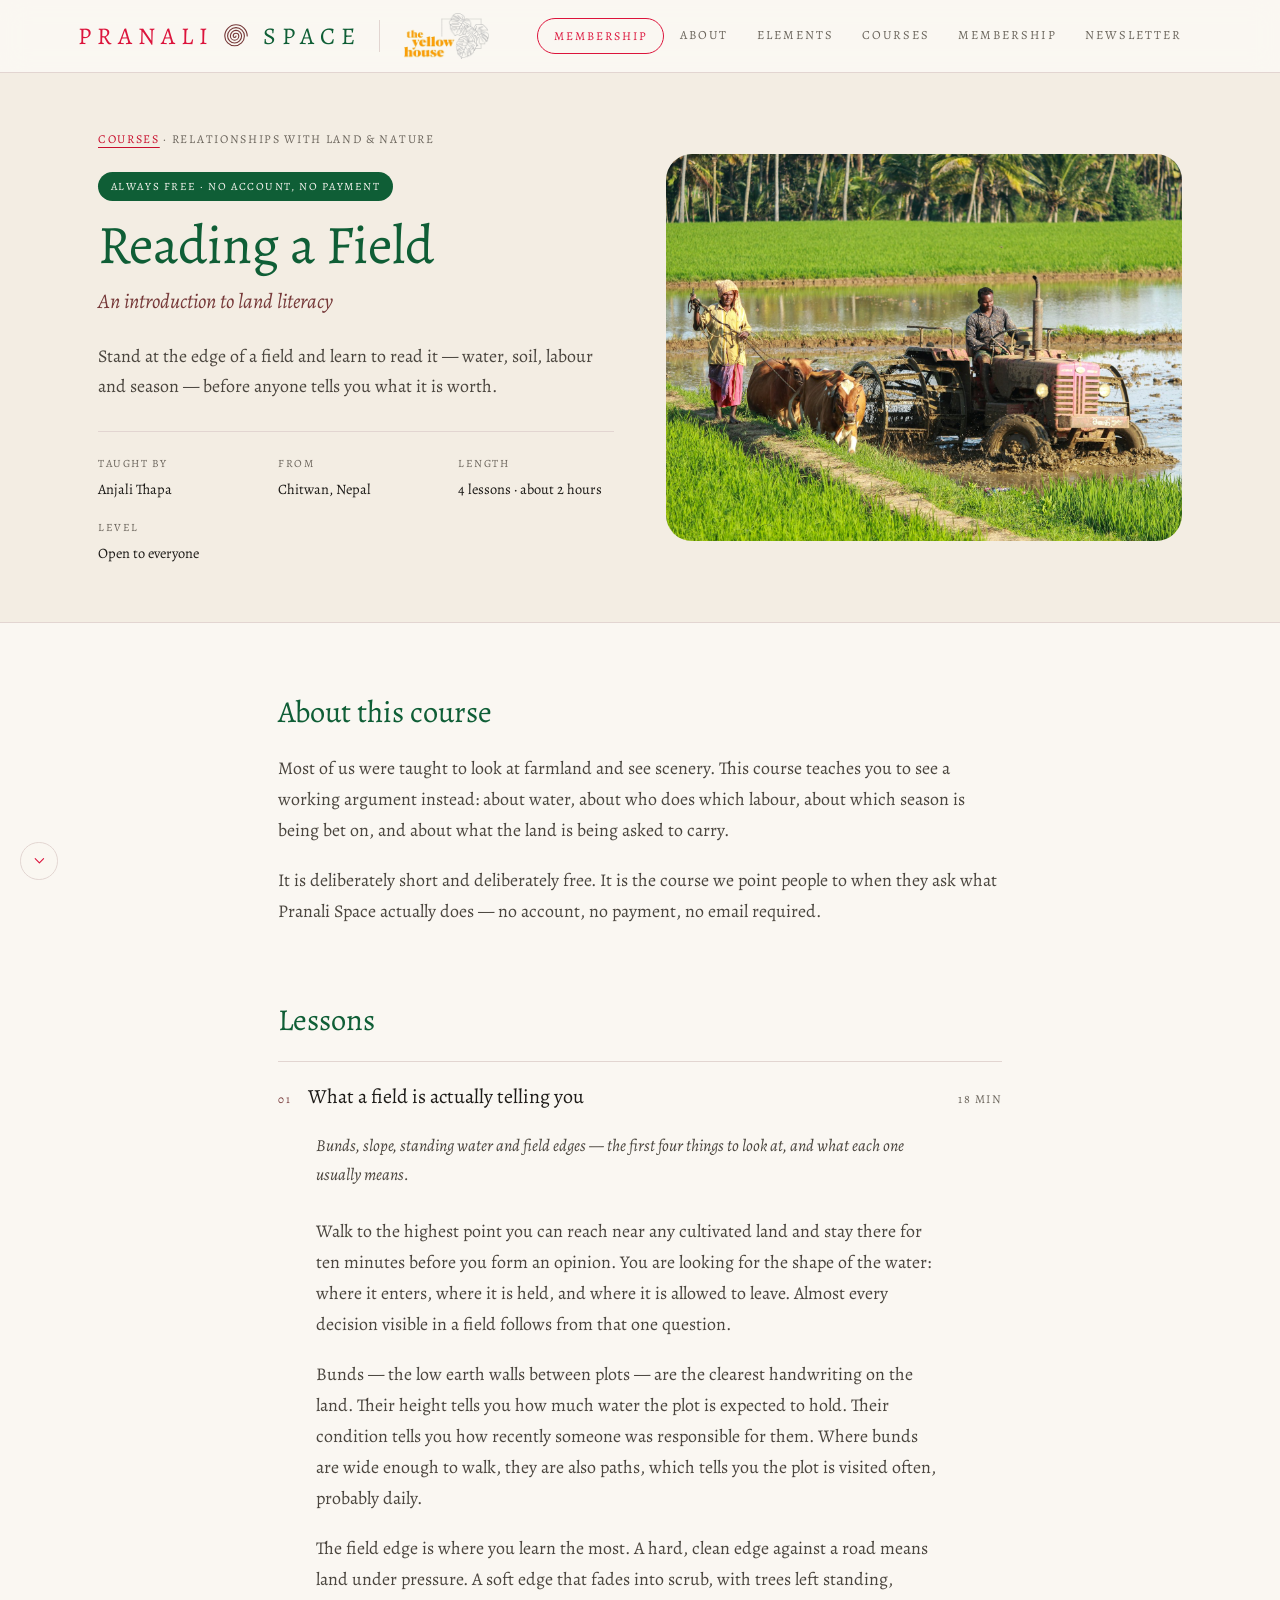
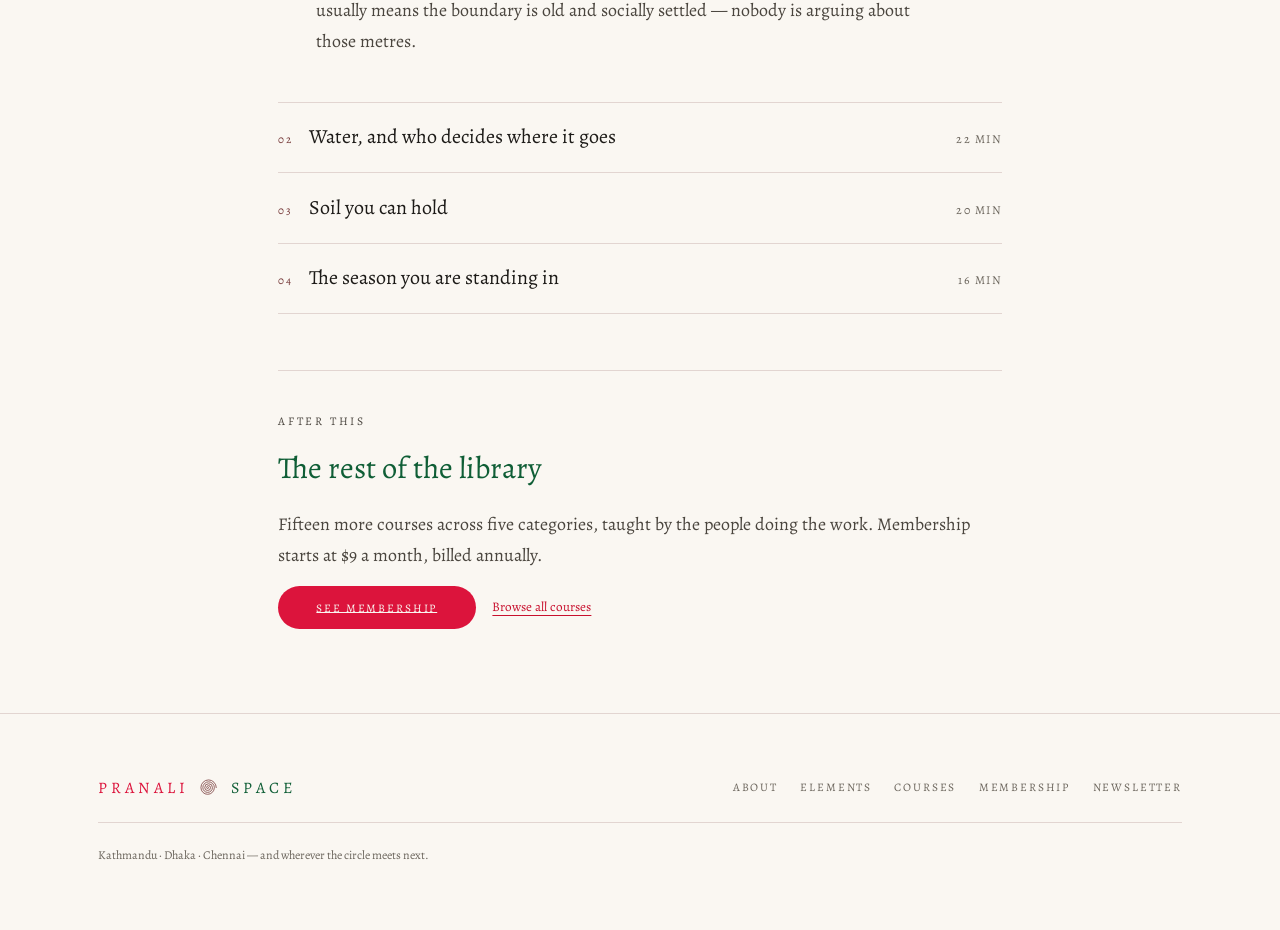
==== commit 289d02f2: "Fold gatherings and publications into the pillars they belong to The brief's structure is five eleme" ====
--- a/course.html
+++ b/course.html
@@ -45,11 +45,10 @@
 
     <nav class="site-nav" id="siteNav" aria-label="Primary">
       <a href="index.html#intro">About</a>
+      <a href="index.html#pillars">Elements</a>
       <a href="courses.html">Courses</a>
-      <a href="index.html#threads">Threads</a>
-      <a href="index.html#gatherings">Gatherings</a>
-      <a href="index.html#journal">Journal</a>
-      <a href="index.html#join">Join</a>
+      <a href="courses.html#pricing">Membership</a>
+      <a href="index.html#join">Newsletter</a>
     </nav>
   </div>
 </header>
@@ -80,11 +79,10 @@
 
     <nav class="footer__nav" aria-label="Footer">
       <a href="index.html#intro">About</a>
+      <a href="index.html#pillars">Elements</a>
       <a href="courses.html">Courses</a>
-      <a href="index.html#threads">Threads</a>
-      <a href="index.html#gatherings">Gatherings</a>
-      <a href="index.html#journal">Journal</a>
-      <a href="index.html#join">Join</a>
+      <a href="courses.html#pricing">Membership</a>
+      <a href="index.html#join">Newsletter</a>
     </nav>
 
     <p class="footer__note">Kathmandu · Dhaka · Chennai — and wherever the circle meets next.</p>
--- a/css/styles.css
+++ b/css/styles.css
@@ -56,13 +56,17 @@
   --section: clamp(4.5rem, 10vw, 9rem);
 
   --ease: cubic-bezier(0.22, 0.61, 0.36, 1);
-
-  /* measured by js/main.js so the stage centres below the header + chooser */
+  /* a little overshoot, for things that bloom rather than merely appear */
+  --ease-bloom: cubic-bezier(0.34, 1.32, 0.48, 1);
+
+  /* organic form — the brief asks for shape transitions without harsh
+     geometric edges, so nothing on the page is a hard-cornered rectangle */
+  --radius-soft:  14px;
+  --radius-bloom: 26px;
+  --radius-pill:  100px;
+
+  /* measured by js/main.js so the mandala centres below the sticky header */
   --header-h: 72px;
-  --chooser-h: 140px;
-
-  /* how far below the header the five sit on the opening screen */
-  --chooser-top: clamp(1.25rem, 18vh, 9rem);
 }
 
 * { box-sizing: border-box; }
@@ -413,9 +417,6 @@
 .element-btn[aria-pressed="true"] .element-btn__label { opacity: 1; }
 .element-btn[aria-pressed="true"] .element-btn__dot { opacity: 1; transform: scale(1); }
 
-/* while the travelling mark is standing in for it, the real one steps aside */
-.element-btn.is-ghosted .icon-mask { opacity: 0 !important; transform: none; }
-
 /* ==========================================================================
    The left rail — switch elements from anywhere below the opening screen
    ========================================================================== */
@@ -511,33 +512,40 @@
 }
 
 /* ==========================================================================
-   Element stage — sticky, scroll-driven
+   The spiral bloom — the hero mandala
    ========================================================================== */
 
-.stage {
+.bloom {
   position: relative;
-  height: 320vh;                 /* scroll distance for the whole sequence */
-}
-
-.stage__pin {
-  /* 0 at the top of the stage, 1 once the chooser has cleared out. Driven by
-     GSAP so the rules below stay selector-based — which means they keep
-     tracking the choice even if you change it mid-scroll. */
-  --fade: 0;
+  height: 320vh;                 /* the scroll distance the bloom plays over */
+}
+
+.bloom__pin {
   position: sticky;
   top: 0;
   height: 100vh;
   height: 100svh;
-  /* centred in what is left under the header and the chooser, so the mark's
-     resting place never moves once the chooser fades away */
-  padding-top: calc(var(--header-h) + var(--chooser-h));
-  display: flex;
-  flex-direction: column;
-  align-items: center;
-  justify-content: center;
-}
-
-.stage__tint {
+  padding-top: var(--header-h);
+  /* A centring grid with exactly one item in flow: the mandala. The copy is
+     taken out of flow below, so it cannot shift the circle off centre. */
+  display: grid;
+  place-items: center;
+
+  /* the height actually available under the sticky header */
+  --avail: calc(100svh - var(--header-h));
+
+  /* Measured by js/main.js, because guessing them is how the words ended up
+     on top of the bottom mark: the principle line wraps to two lines at some
+     widths and to one at others, and the fallbacks below cannot know which.
+     --copy-h   how tall the hero words actually are
+     --node-over half a mark's height, since a mark sits centred on the ring
+                 and so reaches beyond it by half of itself */
+  --copy-h: 170px;
+  --node-over: 45px;
+  --copy-gap: clamp(1.25rem, 4vh, 2.75rem);
+}
+
+.bloom__tint {
   position: absolute;
   inset: 0;
   background: radial-gradient(circle at 50% 45%,
@@ -547,130 +555,145 @@
   pointer-events: none;
 }
 
-/* the chooser sits over the top of the pin and does not take part in the
-   centring, so fading it out leaves no hole */
-.stage__chooser {
+/* --------------------------------------------------------- the mandala */
+
+/* Sized from the space under the header, not from the whole viewport: at 54vh
+   the circle was taller than the room it had, which pushed the top node up
+   behind the header. Each factor below is the largest that still lets the
+   bottom node clear the copy band on the shortest screen in its tier, with
+   the node overhang counted (a mark sits centred on the ring, so it reaches
+   beyond it by half its own height). */
+/* The largest circle whose bottom mark still clears the words beneath it.
+   Derived rather than guessed: the circle is centred in --avail, so half of it
+   plus a mark's overhang plus the words plus their gap has to fit in half the
+   available height. Everything on the right is measured, so this is correct
+   for any text length, font or viewport.
+   The compass reaches a full radius downward; the arc only 0.87 of one, so it
+   is allowed a proportionally larger circle in the media query below. */
+.mandala {
+  --breath: 0.9rem;   /* so the mark and the words clear, not merely touch */
+  --fit: calc(var(--avail) - 2 * (var(--copy-h) + var(--node-over) + var(--copy-gap) + var(--breath)));
+  --mandala: max(7rem, min(var(--fit), 74vw));
+  position: relative;
+  z-index: 2;
+  width: var(--mandala);
+  height: var(--mandala);
+  flex: none;
+  display: grid;
+  place-items: center;
+}
+
+/* the circle the four outer marks come to rest on */
+.mandala__ring {
   position: absolute;
-  top: calc(var(--header-h) + var(--chooser-top));
-  left: 0;
-  right: 0;
-  z-index: 4;
-  display: flex;
-  flex-direction: column;
-  align-items: center;
-  padding-inline: var(--gutter);
-}
-
-/* the four you did not choose lift away, outer pair first */
-.stage__chooser .element-btn:not([aria-pressed="true"]) {
-  opacity: calc(1 - var(--fade) * var(--rate, 1.2));
-  transform: translateY(calc(var(--fade) * var(--lift, -34px)));
-}
-.stage__chooser li:nth-child(1) .element-btn,
-.stage__chooser li:nth-child(5) .element-btn { --lift: -52px; --rate: 1.7; }
-.stage__chooser li:nth-child(2) .element-btn,
-.stage__chooser li:nth-child(4) .element-btn { --lift: -42px; --rate: 1.35; }
-.stage__chooser li:nth-child(3) .element-btn { --lift: -32px; --rate: 1.1; }
-
-/* the chosen one keeps its mark (the travelling one stands in for it) but
-   loses its caption — from here on it speaks for itself */
-.stage__chooser .element-btn[aria-pressed="true"] .element-btn__label,
-.stage__chooser .element-btn[aria-pressed="true"] .element-btn__dot {
-  opacity: calc(1 - var(--fade) * 1.8);
-}
-
-.stage__chooser .elements__eyebrow,
-.stage__hint {
-  opacity: calc(1 - var(--fade) * 1.6);
-  transform: translateY(calc(var(--fade) * -18px));
-}
-
-.stage__center {
-  position: relative;
-  z-index: 5;          /* the travelling mark passes over the chooser */
-  display: flex;
-  flex-direction: column;
-  align-items: center;
-  gap: clamp(0.5rem, 2vh, 1.5rem);
-  /* Nothing in here is ever clickable (mark is decorative, copy is just text).
-     On wide/short viewports (a laptop, not this narrow preview pane) this box
-     sits low enough to overlap the picker row above it — without this, the
-     overlapping bit (even fully transparent) silently ate the click instead
-     of letting it reach the button underneath. */
-  pointer-events: none;
-}
-
-/* the resting place: the mark fills this box at the end of the travel */
-.stage__slot {
-  position: relative;
-  width: min(44vh, 74vw);
-  height: min(44vh, 74vw);
-  flex: none;
-  /* This box is centred and full-size from the very start, sitting over the
-     picker row before you've scrolled at all — without this it silently eats
-     clicks on Fire/Space/Water (the three nearest the middle) while Air and
-     Earth, out at the edges, stay clickable. The mark inside is decorative
-     (aria-hidden) and was never meant to be a click target. */
-  pointer-events: none;
-}
-
-/* short viewports (landscape phones, small laptops) — keep the mark and the
-   words inside the pin rather than letting them spill out of it */
-@media (max-height: 660px) {
-  .stage__slot { width: min(34vh, 46vw); height: min(34vh, 46vw); }
-  .stage__name { font-size: clamp(1.8rem, 5vw, 2.6rem); }
-  .stage__lead { font-size: 0.9rem; }
-}
-@media (max-height: 560px) {
-  .stage__slot { width: min(30vh, 34vw); height: min(30vh, 34vw); }
-  :root { --chooser-top: clamp(0.75rem, 6vh, 2rem); }
-  .stage__sanskrit { font-size: 0.95rem; }
-  .stage__name { font-size: clamp(1.35rem, 4vw, 2rem); }
-  .stage__lead { display: none; }   /* the name carries it on a letterbox screen */
-}
-
-.stage__mark {
-  position: absolute;
-  z-index: 2;
   inset: 0;
   width: 100%;
   height: 100%;
-  color: var(--accent);
   opacity: 0;
+  pointer-events: none;
+  overflow: visible;
+}
+.mandala__ring circle {
+  fill: none;
+  stroke: var(--rule);
+  stroke-width: 0.5;
+  vector-effect: non-scaling-stroke;
+}
+
+.mandala__nodes {
+  position: absolute;
+  inset: 0;
+  list-style: none;
+  margin: 0;
+  padding: 0;
+  display: grid;
+  place-items: center;
+}
+
+/* Every node sits dead centre and is moved out by a transform, so the whole
+   mandala scales with the --mandala size alone and nothing reflows. */
+.node {
+  grid-area: 1 / 1;
+  display: grid;
+  place-items: center;
+  will-change: transform, opacity;
+}
+
+/* The four outer marks start folded into the centre. Without this they paint
+   once, stacked on the spiral, before the first animation frame runs.
+   js/main.js seats them — including on the no-motion path, where it writes
+   an inline opacity that wins over this. */
+.node:not(.node--space) { opacity: 0; }
+
+.node .element-btn {
+  --icon: clamp(2.2rem, 7vh, 3.6rem);
+  padding: 0.4rem;
+}
+
+/* the spiral at the centre is Space, and it breathes while it waits */
+.node__mark--spiral {
+  display: block;
+  width: clamp(3.4rem, 11vh, 6rem);
+  height: clamp(3.4rem, 11vh, 6rem);
+  color: var(--el-accent, var(--accent));
+}
+.node__mark--spiral svg {
+  width: 100%;
+  height: 100%;
+  animation: spin-slow 42s linear infinite, breathe 7s ease-in-out infinite;
   transform-origin: 50% 50%;
-  transition: none;
-  will-change: transform;
-  pointer-events: none;   /* decorative — click-through, same reason as .stage__slot above */
-}
-
-.stage__copy {
+}
+
+@keyframes breathe {
+  0%, 100% { opacity: 0.78; }
+  50%      { opacity: 1; }
+}
+
+.node--space .element-btn { cursor: pointer; }
+
+/* ----------------------------------------------------------- the words */
+
+/* Out of flow deliberately. It is invisible until the bloom finishes, and
+   while it was in flow its reserved height pushed the mandala off centre even
+   though nothing was drawn there. It shares the bottom band with the scroll
+   hint, which has already faded out by the time this fades in. */
+.bloom__copy {
+  position: absolute;
+  left: 0;
+  right: 0;
+  bottom: var(--copy-gap);
+  z-index: 3;
+  margin-inline: auto;
   text-align: center;
-  max-width: 44ch;
+  /* wide enough for the longest principle ("Fluidity, grounding and clarity
+     with depth and stillness", 54 characters) to sit on one line. Centring
+     reserves the copy's height above the circle as well as below it, so every
+     wrapped line costs twice its height in circle diameter. */
+  max-width: 62ch;
   padding-inline: var(--gutter);
   opacity: 0;
 }
 
-.stage__sanskrit {
-  font-family: var(--serif);
-  font-size: clamp(1.1rem, 2.6vw, 1.6rem);
+.bloom__sanskrit {
+  font-size: clamp(1.1rem, 2.6vw, 1.5rem);
   letter-spacing: 0.04em;
   color: var(--accent);
   margin: 0 0 0.15em;
   opacity: 0.9;
 }
-.stage__name {
-  font-size: clamp(2.2rem, 7vw, 4.2rem);
-  font-weight: 300;
-  letter-spacing: 0.02em;
-  margin: 0 0 0.3em;
-}
-.stage__lead {
-  font-size: clamp(0.95rem, 0.9rem + 0.4vw, 1.15rem);
-  color: var(--ink-soft);
-  margin: 0;
-}
-
-.stage__hint {
+.bloom__name {
+  font-size: clamp(2.1rem, 6.5vw, 3.8rem);
+  font-weight: 400;
+  letter-spacing: 0.01em;
+  margin: 0 0 0.12em;
+}
+.bloom__principle {
+  font-style: italic;
+  font-size: clamp(0.98rem, 0.95rem + 0.4vw, 1.2rem);
+  color: var(--structure);
+  margin: 0;
+}
+.bloom__hint {
   position: absolute;
   bottom: clamp(1.25rem, 4vh, 2.5rem);
   left: 0; right: 0;
@@ -683,17 +706,51 @@
   margin: 0;
 }
 
-/* copy cross-fade when a different element is picked */
-.stage__sanskrit,
-.stage__name,
-.stage__lead {
+/* copy cross-fade when a different element is chosen */
+.bloom__sanskrit,
+.bloom__name,
+.bloom__principle {
   transition: opacity 0.18s var(--ease);
 }
-.stage__copy.is-swapping .stage__sanskrit,
-.stage__copy.is-swapping .stage__name,
-.stage__copy.is-swapping .stage__lead {
+.bloom__copy.is-swapping .bloom__sanskrit,
+.bloom__copy.is-swapping .bloom__name,
+.bloom__copy.is-swapping .bloom__principle {
   opacity: 0;
 }
+
+/* --------------------------------------------------- smaller viewports */
+
+/* Shorter viewports drop words rather than shrink the circle to nothing;
+   --copy-h is re-measured on resize, so the circle grows back automatically. */
+@media (max-height: 780px) {
+  .bloom__name { font-size: clamp(1.7rem, 5vw, 2.4rem); }
+}
+@media (max-height: 700px) {
+  .bloom__principle { display: none; }   /* the name carries it on a short screen */
+}
+@media (max-height: 480px) {
+  .bloom__sanskrit { display: none; }
+  .bloom__name { font-size: clamp(1.3rem, 4vw, 1.8rem); }
+  .node .element-btn { --icon: clamp(1.5rem, 5vh, 2.1rem); }
+}
+@media (max-height: 430px) {
+  /* A landscape phone has around 300px of usable height. A centred circle and
+     words underneath genuinely do not both fit, so the hero keeps the circle —
+     which is the whole point of it — and drops the words. The element's name
+     is still on the rail and in the pillars below. */
+  .bloom__copy { display: none; }
+}
+
+/* The arc fallback. Width alone is not the test: a landscape phone has the
+   width for a compass and nowhere near the height. Keep this selector in step
+   with onArc() in js/main.js. The arc seats sit on the lower 0.87 of the ring
+   rather than a full radius below centre, so the same vertical budget buys a
+   bigger circle. */
+@media (max-width: 700px), (max-height: 620px) {
+  .mandala { --mandala: max(7rem, min(calc(var(--fit) / 0.87), 76vw)); }
+  .node .element-btn { --icon: clamp(1.9rem, 6vh, 2.8rem); }
+}
+
 
 /* ==========================================================================
    Sections
@@ -763,40 +820,141 @@
   cursor: pointer;
 }
 
-.threads__grid,
 .journal__grid,
-.listing {
+.listing,
+.hubs {
   list-style: none;
   margin: 0;
   padding: 0;
 }
 
-.threads__grid {
+/* ---------------------------------------------------------- the pillars */
+
+.pillars__list {
   display: grid;
-  grid-template-columns: repeat(auto-fit, minmax(255px, 1fr));
-  gap: 1px;
-  background: var(--rule);
+  gap: clamp(1.5rem, 4vw, 2.75rem);
+}
+
+.pillar {
   border: 1px solid var(--rule);
-}
-
-.thread {
+  border-left: 3px solid var(--el-accent, var(--structure));
+  border-radius: var(--radius-soft);
   background: var(--paper);
-  padding: clamp(1.4rem, 3vw, 2.2rem);
-  transition: background 0.5s var(--ease), opacity 0.5s var(--ease);
-}
-.thread__num {
-  display: block;
-  font-size: 0.72rem;
+  padding: clamp(1.4rem, 3vw, 2.25rem);
+  transition: opacity 0.5s var(--ease), background 0.5s var(--ease);
+}
+
+.pillar__head {
+  display: flex;
+  align-items: flex-start;
+  gap: clamp(1rem, 2.5vw, 1.75rem);
+  padding-bottom: clamp(1rem, 2.5vw, 1.6rem);
+  margin-bottom: clamp(1rem, 2.5vw, 1.6rem);
+  border-bottom: 1px solid var(--rule);
+}
+
+.pillar__mark {
+  --icon: clamp(2.6rem, 6vw, 3.6rem);
+  flex: none;
+  color: var(--el-accent, var(--accent));
+  opacity: 0.9;
+}
+
+.pillar__titles { min-width: 0; }
+
+.pillar__dir {
+  margin: 0 0 0.25rem;
+  font-size: 0.69rem;
+  text-transform: uppercase;
   letter-spacing: 0.22em;
   color: var(--structure);
-  margin-bottom: 1rem;
-}
-.thread h3 {
-  font-size: clamp(1.3rem, 1.1rem + 0.7vw, 1.7rem);
-  margin-bottom: 0.6rem;
-}
-.thread p { margin: 0; font-size: 0.92rem; color: var(--ink-soft); }
-.thread:hover { background: var(--paper-warm); }
+}
+.pillar__name {
+  font-size: clamp(1.5rem, 1.2rem + 1.4vw, 2.1rem);
+  margin: 0 0 0.2em;
+}
+.pillar__principle {
+  margin: 0;
+  font-style: italic;
+  color: var(--ink-soft);
+  max-width: 54ch;
+}
+
+/* the hubs under each pillar */
+.hubs {
+  display: grid;
+  grid-template-columns: repeat(auto-fit, minmax(260px, 1fr));
+  gap: clamp(1rem, 2.5vw, 2rem);
+}
+
+.hub {
+  display: flex;
+  flex-direction: column;
+  align-items: flex-start;
+}
+.hub__kind {
+  margin: 0 0 0.5rem;
+  font-size: 0.66rem;
+  text-transform: uppercase;
+  letter-spacing: 0.18em;
+  color: var(--muted);
+}
+.hub__title {
+  font-family: var(--serif);
+  font-size: clamp(1.1rem, 1rem + 0.5vw, 1.35rem);
+  font-weight: 500;
+  line-height: 1.2;
+  margin: 0 0 0.45em;
+  color: var(--heading);
+}
+.hub__blurb {
+  margin: 0 0 0.9em;
+  font-size: 0.92rem;
+  color: var(--ink-soft);
+}
+/* Gatherings, retreats and publications, inside the hub they belong to.
+   Indented off a rule rather than boxed, so a hub reads as one thing with a
+   list inside it and not as cards nested in cards. */
+.entries {
+  list-style: none;
+  margin: 0 0 1.1rem;
+  padding: 0 0 0 clamp(0.75rem, 2vw, 1.1rem);
+  border-left: 1px solid var(--rule);
+  display: grid;
+  gap: clamp(0.8rem, 2vw, 1.2rem);
+}
+.entry__meta {
+  margin: 0 0 0.2rem;
+  font-size: 0.69rem;
+  text-transform: uppercase;
+  letter-spacing: 0.14em;
+  color: var(--structure);
+}
+.entry__title {
+  font-family: var(--serif);
+  font-size: 1rem;
+  font-weight: 500;
+  line-height: 1.25;
+  margin: 0 0 0.25em;
+  color: var(--ink);
+}
+.entry__blurb {
+  margin: 0;
+  font-size: 0.86rem;
+  color: var(--ink-soft);
+}
+
+.hub__soon {
+  margin-top: auto;
+  font-size: 0.69rem;
+  text-transform: uppercase;
+  letter-spacing: 0.16em;
+  color: var(--muted);
+  border: 1px dashed var(--rule);
+  border-radius: 100px;
+  padding: 0.25rem 0.75rem;
+}
+.hub .link-plain { margin-top: auto; }
 
 /* listings */
 .listing { border-top: 1px solid var(--rule); }
@@ -906,6 +1064,7 @@
   background: var(--interactive);
   color: var(--paper);
   border: 0;
+  border-radius: var(--radius-pill);
   padding: 0.85rem 2.4rem;
   font-family: var(--sans);
   font-size: 0.72rem;
@@ -961,30 +1120,21 @@
    No-animation fallbacks
    ========================================================================== */
 
-/* Applied by JS when GSAP is unavailable or the visitor prefers reduced motion. */
-.no-motion .stage { height: auto; }
-.no-motion .stage__pin {
+/* Applied by JS when GSAP is unavailable or the visitor prefers reduced motion.
+   The mandala renders already bloomed — js/main.js seats the nodes directly —
+   so the page reads the same, just without the opening. */
+.no-motion .bloom { height: auto; }
+.no-motion .bloom__pin {
   position: static;
   height: auto;
   padding-top: 0;
-  padding-block: clamp(2rem, 6vw, 4rem);
-  gap: clamp(1.5rem, 4vw, 3rem);
-}
-.no-motion .stage__tint { opacity: 0.7; }
-.no-motion .stage__chooser {
-  position: static;
-  padding-inline: 0;
-  margin-bottom: clamp(2rem, 6vw, 4rem);
-}
-.no-motion .stage__slot {
-  width: min(34vh, 48vw);
-  height: min(34vh, 48vw);
-}
-.no-motion .stage__mark { opacity: 0.9; transform: none !important; }
-.no-motion .element-btn.is-ghosted .icon-mask { opacity: 1 !important; }
-.no-motion .stage__pin { --fade: 0; }
-.no-motion .stage__copy { opacity: 1; }
-.no-motion .stage__hint { display: none; }
+  padding-block: clamp(2.5rem, 7vw, 5rem);
+}
+.no-motion .bloom__tint { opacity: 0.7; }
+.no-motion .mandala__ring { opacity: 1; }
+.no-motion .bloom__copy { opacity: 1; }
+.no-motion .bloom__hint { display: none; }
+.no-motion .node__mark--spiral svg { animation: none; }
 /* the rail is navigation, so it stays even with motion turned off */
 .no-motion .reveal { opacity: 1; transform: none; }
 
--- a/css/pages.css
+++ b/css/pages.css
@@ -9,12 +9,14 @@
    ========================================================================== */
 
 .btn--small {
+  border-radius: var(--radius-pill);
   padding: 0.6rem 1.35rem;
   font-size: 0.73rem;
   letter-spacing: 0.12em;
 }
 
 .btn--ghost {
+  border-radius: var(--radius-pill);
   background: transparent;
   color: var(--interactive);
   border: 1px solid var(--interactive);
@@ -63,6 +65,7 @@
   white-space: nowrap;
 }
 .member-badge--join {
+  border-radius: var(--radius-pill);
   border: 1px solid var(--interactive);
   color: var(--interactive);
   padding: 0.4rem 1rem;
@@ -112,6 +115,7 @@
 /* The home-page photograph carries its own typography, so it is never cropped
    — width 100%, height auto, and the words stay readable at any size. */
 .garden-band img {
+  border-radius: var(--radius-bloom);
   width: 100%;
   max-width: 1180px;
   height: auto;
@@ -164,6 +168,7 @@
 .free-section__note { margin: 0.8rem 0 0; font-size: 0.85rem; color: var(--muted); }
 
 .free-course {
+  border-radius: var(--radius-bloom);
   display: grid;
   grid-template-columns: minmax(0, 1fr) minmax(0, 1fr);
   gap: clamp(1.5rem, 4vw, 3rem);
@@ -173,7 +178,7 @@
   padding: clamp(1rem, 2.5vw, 1.75rem);
 }
 
-.free-course__media { display: block; overflow: hidden; }
+.free-course__media { display: block; overflow: hidden; border-radius: var(--radius-soft); }
 .free-course__media img {
   width: 100%;
   aspect-ratio: 4 / 3;
@@ -183,6 +188,7 @@
 .free-course__media:hover img { transform: scale(1.03); }
 
 .free-course__flag {
+  border-radius: var(--radius-pill);
   display: inline-block;
   margin: 0 0 0.9rem;
   padding: 0.3rem 0.8rem;
@@ -233,6 +239,7 @@
 }
 
 .filter-btn {
+  border-radius: var(--radius-pill);
   display: inline-flex;
   align-items: baseline;
   gap: 0.5rem;
@@ -276,6 +283,8 @@
 }
 
 .course-card {
+  border-radius: var(--radius-bloom);
+  overflow: hidden;
   display: flex;
   flex-direction: column;
   border: 1px solid var(--rule);
@@ -366,6 +375,89 @@
 
 .pricing { border-top: 1px solid var(--rule); }
 .pricing__note { margin: 0.9rem 0 0; font-size: 0.85rem; color: var(--muted); }
+
+/* ------------------------------------------- free public vs member
+
+   The brief's four content areas, side by side. On a phone the table turns
+   into stacked blocks — a four-column grid of prose is unreadable at 375px. */
+
+.access {
+  display: grid;
+  grid-template-columns: minmax(0, 1.5fr) minmax(0, 1fr);
+  gap: clamp(1.5rem, 4vw, 3rem);
+  align-items: start;
+  margin-bottom: clamp(2.5rem, 6vw, 4rem);
+}
+
+.access__table {
+  width: 100%;
+  border-collapse: collapse;
+  text-align: left;
+}
+.access__caption {
+  text-align: left;
+  padding-bottom: 1rem;
+  font-size: 0.73rem;
+  text-transform: uppercase;
+  letter-spacing: 0.22em;
+  color: var(--structure);
+}
+.access__table th[scope="col"] {
+  font-family: var(--serif);
+  font-size: 0.95rem;
+  font-weight: 500;
+  padding: 0 0 0.7rem;
+  border-bottom: 1px solid var(--rule);
+  color: var(--heading);
+}
+.access__table th[scope="row"] {
+  font-family: var(--serif);
+  font-weight: 500;
+  font-size: 1rem;
+  padding: 1rem 1.5rem 1rem 0;
+  vertical-align: top;
+  color: var(--ink);
+  width: 30%;
+}
+.access__table td {
+  padding: 1rem 1.5rem 1rem 0;
+  vertical-align: top;
+  font-size: 0.9rem;
+  color: var(--ink-soft);
+  border-bottom: 1px solid var(--rule);
+}
+.access__table tbody tr:last-child td,
+.access__table tbody tr:last-child th { border-bottom: 0; }
+.access__member { color: var(--green); }
+td.access__member { color: var(--ink-soft); background: color-mix(in srgb, var(--green) 5%, transparent); padding-left: 1rem; }
+
+@media (max-width: 900px) {
+  .access { grid-template-columns: 1fr; }
+}
+@media (max-width: 620px) {
+  /* stack each row into a labelled block */
+  .access__table, .access__table tbody, .access__table tr,
+  .access__table th, .access__table td { display: block; width: auto; }
+  .access__table thead { display: none; }
+  .access__table tr {
+    padding: 1rem 0;
+    border-bottom: 1px solid var(--rule);
+  }
+  .access__table th[scope="row"] { padding: 0 0 0.5rem; }
+  .access__table td { border: 0; padding: 0.35rem 0 0.35rem 1.4rem; position: relative; }
+  .access__table td::before {
+    content: "Public";
+    position: absolute;
+    left: 0; top: 0.45rem;
+    font-size: 0.6rem;
+    text-transform: uppercase;
+    letter-spacing: 0.1em;
+    color: var(--muted);
+  }
+  .access__table td.access__member::before { content: "Member"; color: var(--green); }
+}
+
+.join__includes { margin-bottom: 1.6rem; }
 
 .plans {
   list-style: none;
@@ -377,6 +469,7 @@
 }
 
 .plan {
+  border-radius: var(--radius-bloom);
   position: relative;
   display: flex;
   flex-direction: column;
@@ -388,6 +481,7 @@
 .plan--current  { background: var(--paper-warm); }
 
 .plan__flag {
+  border-radius: var(--radius-pill);
   position: absolute;
   top: 0; right: clamp(1.5rem, 3vw, 2.25rem);
   transform: translateY(-50%);
@@ -439,6 +533,7 @@
 }
 
 .plan__current-note {
+  border-radius: var(--radius-pill);
   margin: 0;
   padding: 0.85rem 0;
   text-align: center;
@@ -452,6 +547,7 @@
 /* ---------------------------------------------- current demo membership */
 
 .member-panel {
+  border-radius: var(--radius-bloom);
   margin-bottom: clamp(2rem, 4vw, 3rem);
   border: 1px solid var(--green);
   background: var(--paper-warm);
@@ -475,6 +571,7 @@
 /* ------------------------------------------------------------- bursary */
 
 .bursary {
+  border-radius: var(--radius-bloom);
   border: 1px solid var(--rule);
   border-left: 3px solid var(--interactive);
   background: var(--paper-warm);
@@ -500,6 +597,7 @@
    ========================================================================== */
 
 .join-dialog {
+  border-radius: var(--radius-bloom);
   width: min(560px, calc(100vw - 2rem));
   max-height: min(88vh, 900px);
   padding: 0;
@@ -560,6 +658,7 @@
 .join__hint.is-full  { color: var(--crimson); }
 
 .cat-pick {
+  border-radius: var(--radius-soft);
   display: block;
   position: relative;
   padding: 0.75rem 0.9rem 0.75rem 2.2rem;
@@ -584,6 +683,7 @@
 .join__fields { margin-bottom: 1.4rem; }
 
 .join__payment {
+  border-radius: var(--radius-soft);
   border: 1px dashed var(--rule);
   padding: 1rem 1.1rem;
   margin-bottom: 1.6rem;
@@ -665,6 +765,7 @@
 .course-hero__blurb { color: var(--ink-soft); max-width: 52ch; }
 
 .course-hero__media img {
+  border-radius: var(--radius-bloom);
   width: 100%;
   aspect-ratio: 4 / 3;
   object-fit: cover;
@@ -771,6 +872,7 @@
 /* ------------------------------------------------------------- paywall */
 
 .paywall {
+  border-radius: var(--radius-bloom);
   position: relative;
   border: 1px solid var(--structure);
   background: var(--paper-warm);
@@ -841,6 +943,7 @@
 }
 
 .voice {
+  border-radius: var(--radius-bloom);
   display: flex;
   flex-direction: column;
   background: var(--paper);
@@ -908,6 +1011,7 @@
   flex: none;
 }
 .marquee__item img {
+  border-radius: var(--radius-soft);
   height: clamp(130px, 20vh, 210px);
   width: auto;
   object-fit: cover;
